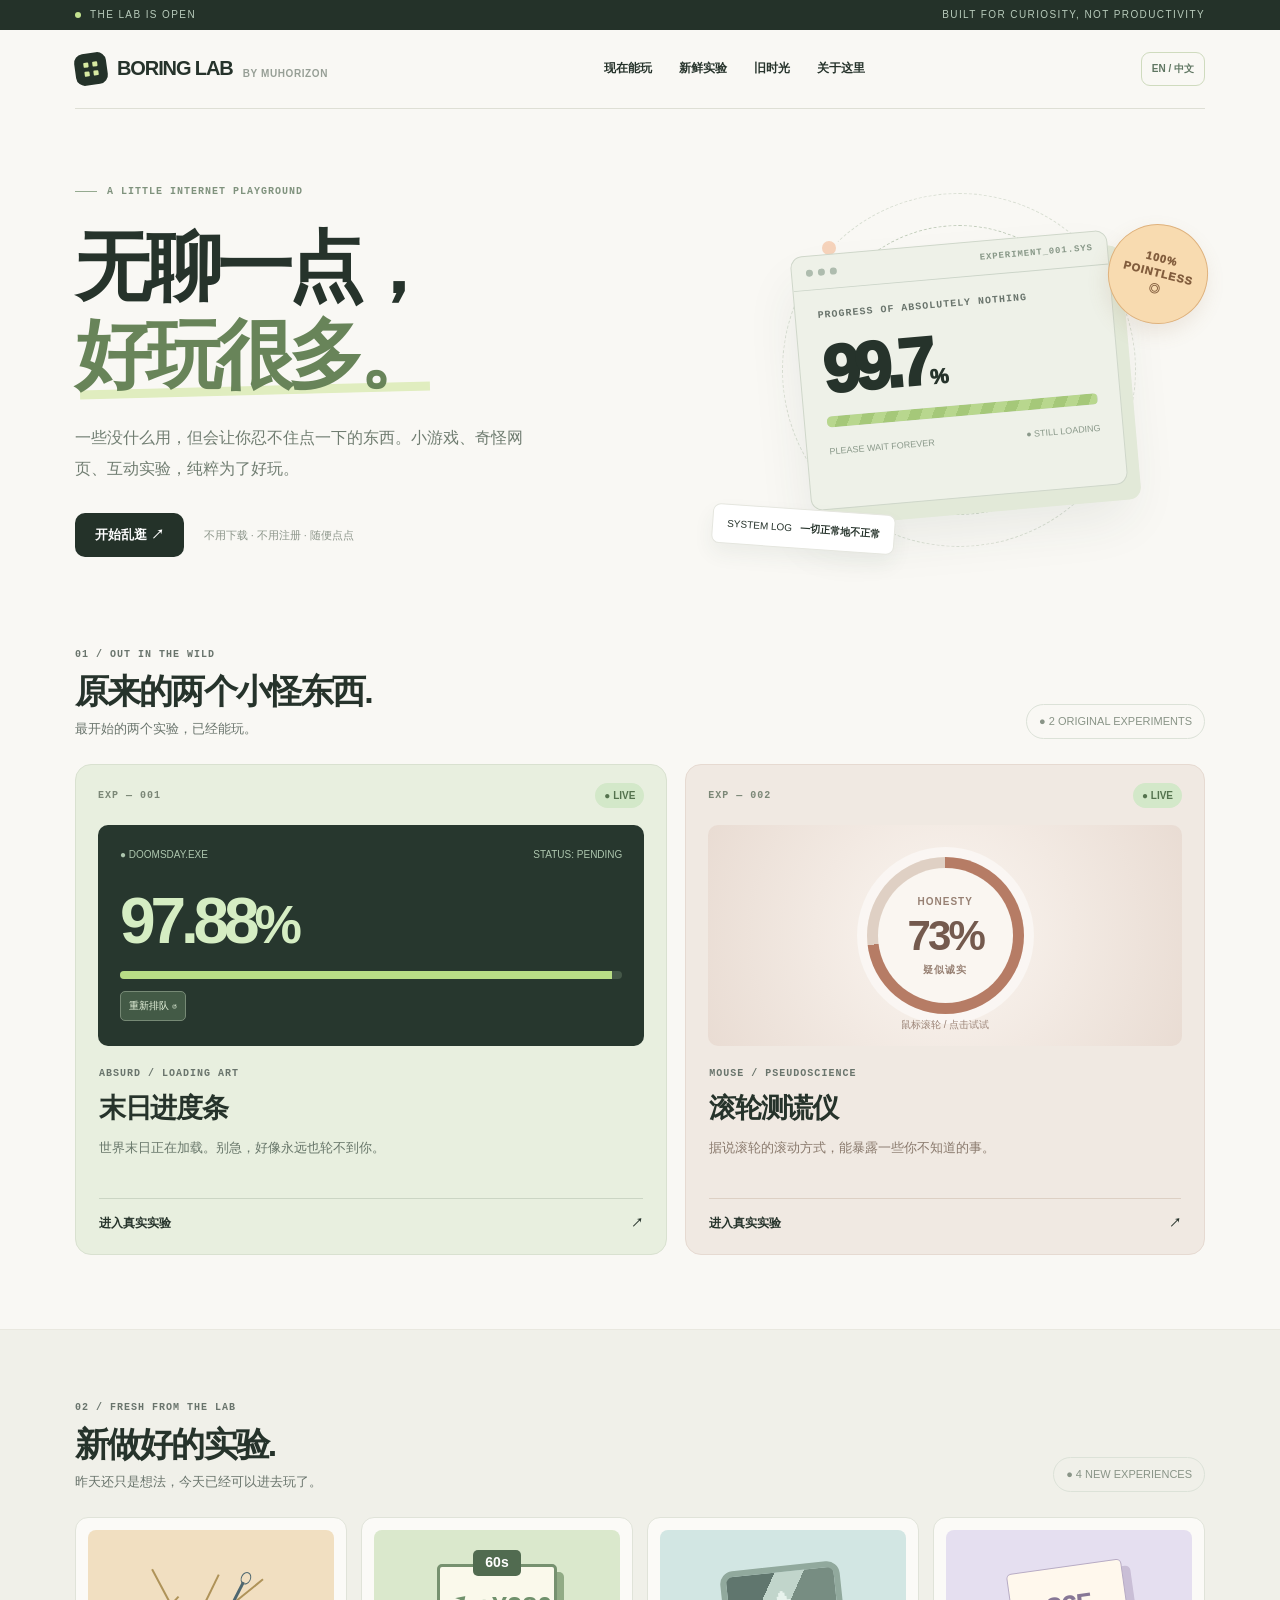
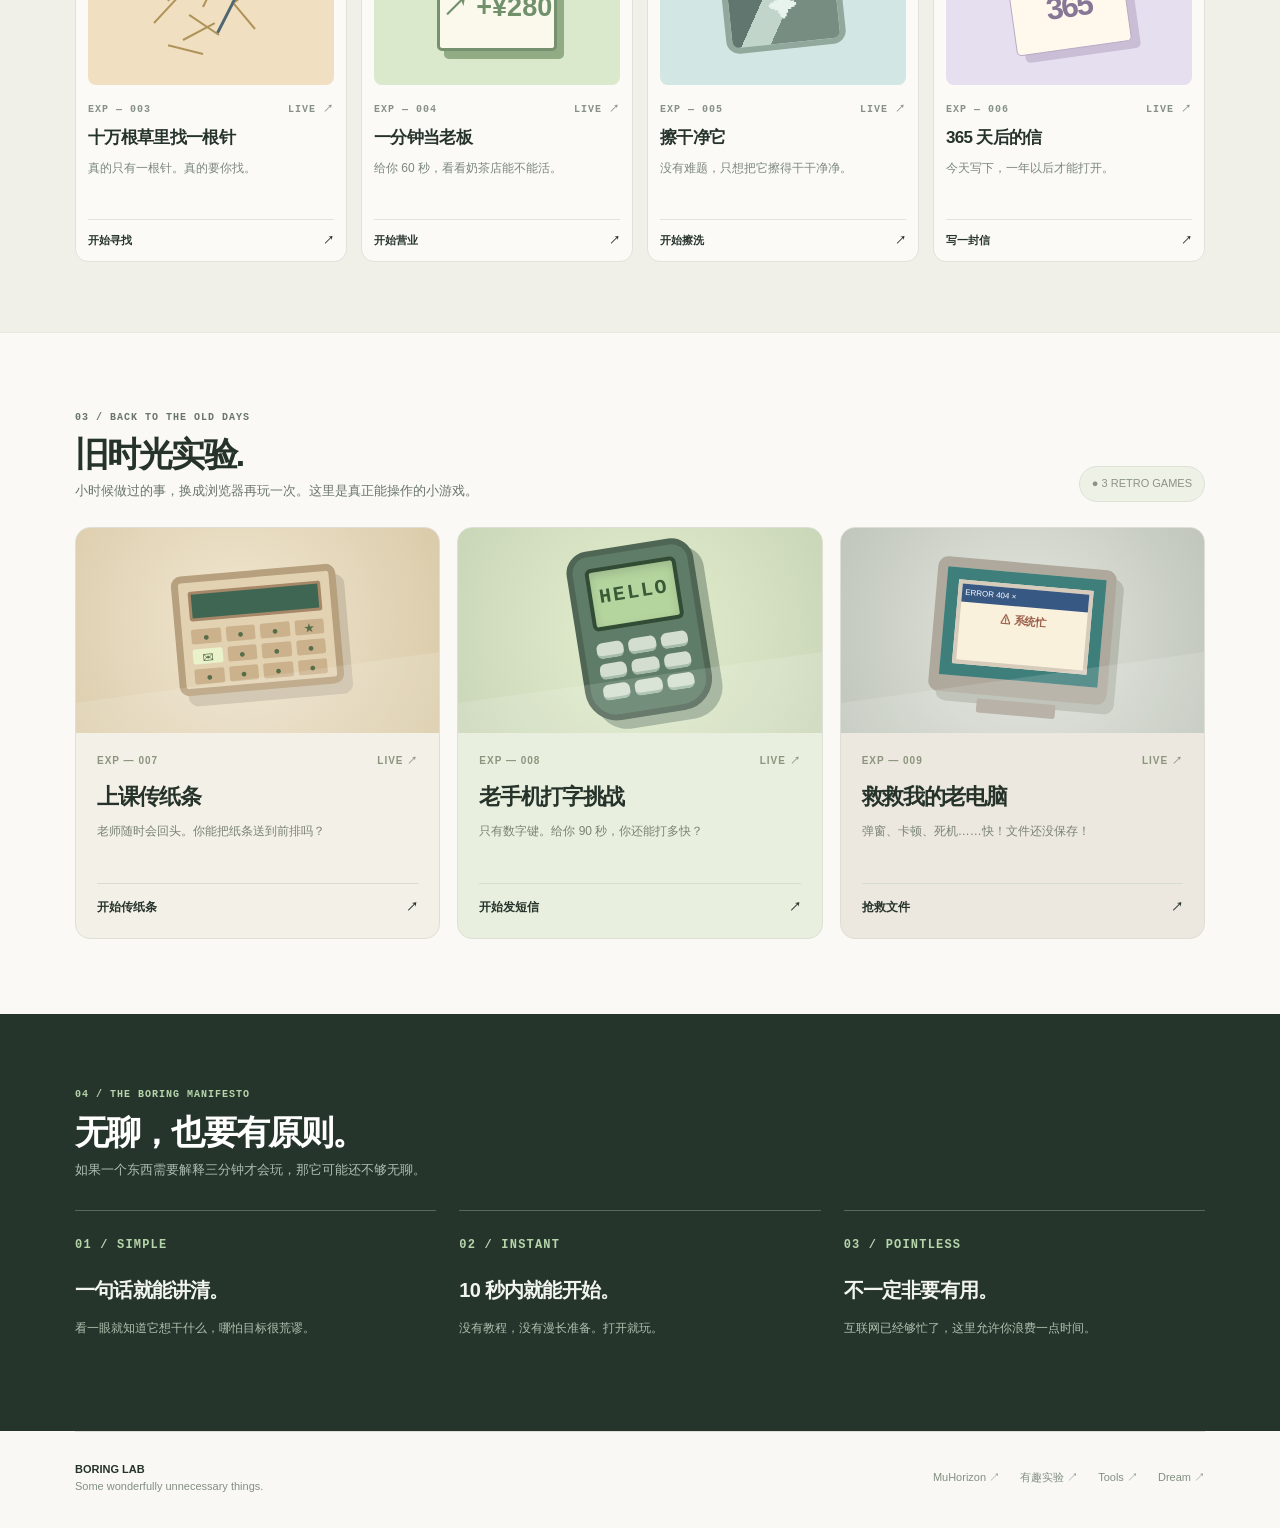
==== index.html @ 65adebda "Initial commit" ====
<!doctype html>
<html lang="zh-CN">
<head>
<meta charset="utf-8"><meta name="viewport" content="width=device-width,initial-scale=1"><meta name="theme-color" content="#f9f8f4">
<title>Boring Lab · 无聊一点，好玩很多 | MuHorizon</title>
<meta name="description" content="Boring Lab，MuHorizon 的小游戏与互动实验室。上课传纸条、老手机打字、救救老电脑，以及找针、经营、清洁等九个小游戏，打开即玩。">
<link rel="canonical" href="https://boringlab.muhorizon.org/"><link rel="stylesheet" href="/site.css">
<style>
.hero{display:grid;grid-template-columns:1.1fr .9fr;gap:35px;align-items:center;padding:75px 0 83px}.eyebrow{display:flex;align-items:center;gap:10px;color:#7f927d}.eyebrow:before{content:"";width:22px;height:1px;background:#95aa90}.hero h1{font-size:clamp(44px,6vw,76px);line-height:1.16;letter-spacing:-.065em;margin:24px 0;font-weight:950}.hero h1 em{font-style:normal;color:#688459;position:relative;white-space:nowrap}.hero h1 em:after{content:"";position:absolute;left:5px;bottom:2px;right:0;height:9px;background:#e0edbf;z-index:-1;transform:rotate(-1.5deg)}.hero p{color:#707d71;font-size:16px;line-height:1.9;max-width:460px;margin:0}.hero-cta{display:flex;align-items:center;gap:20px;flex-wrap:wrap;margin-top:29px}.hero-cta span{font-size:11px;color:#8c958a}.hero-art{position:relative;height:360px;display:grid;place-items:center}.orbit{position:absolute;width:290px;height:290px;border:1px dashed #bfcbb8;border-radius:50%;animation:orbit 80s linear infinite}.orbit.big{width:354px;height:354px;animation-direction:reverse;opacity:.55}.orbit:after{content:"";position:absolute;left:10%;top:12%;width:14px;height:14px;background:#f4b58e;border-radius:50%;border:4px solid var(--bg)}.terminal{position:relative;width:min(88%,318px);height:255px;background:#eef1e8;border:1px solid #cfd7ca;border-radius:12px;transform:rotate(-5deg);box-shadow:12px 16px 0 #e2e9d8,0 32px 52px #33493816;z-index:2;overflow:hidden}.tbar{height:34px;border-bottom:1px solid #ccd5c9;display:flex;gap:5px;padding:12px 14px;align-items:center}.tbar i{width:7px;height:7px;background:#aebcae;border-radius:50%}.tbar span{margin-left:auto;color:#889888;font-size:9px}.tbody{padding:18px 22px}.terminal-num{font-size:67px;line-height:1.4;letter-spacing:-.09em;font-weight:950}.terminal-num small{font-size:21px;letter-spacing:0}.terminal-track{height:11px;background:#d2dacb;border-radius:5px;overflow:hidden}.terminal-fill{height:100%;width:99.6%;background:repeating-linear-gradient(115deg,#b8d78e 0px,#b8d78e 11px,#a5c879 11px,#a5c879 22px)}.terminal-foot{display:flex;justify-content:space-between;gap:8px;font-size:9px;color:#8a998a;margin-top:18px}.stamp{position:absolute;z-index:3;right:-3px;top:34px;transform:rotate(14deg);width:100px;height:100px;border-radius:50%;border:1px solid #dfb27d;background:#f8dbb0;color:#825d3d;display:grid;place-items:center;text-align:center;font-size:11px;line-height:1.4;letter-spacing:1px;font-weight:950;box-shadow:0 9px 20px #9a745323}.badge-log{position:absolute;bottom:2px;left:0;z-index:4;border-radius:8px;background:#fff;padding:11px 14px;box-shadow:0 10px 20px #33493810;border:1px solid #e5e6df;transform:rotate(4deg);font-size:10px}.section{padding-bottom:74px}.section-heading{display:flex;justify-content:space-between;align-items:end;gap:15px;margin-bottom:25px}.count{font-size:11px;color:#899487;border:1px solid #dce2d8;border-radius:30px;padding:8px 12px;white-space:nowrap}.featured{display:grid;grid-template-columns:1.14fr 1fr;gap:18px}.feat{min-width:0;overflow:hidden;border-radius:16px;border:1px solid #d9e1d0;background:#e8efdf;transition:transform .2s,box-shadow .2s}.feat:nth-child(2){background:#f0e9e2;border-color:#e6dad1}.feat:hover,.game-card:hover{transform:translateY(-4px);box-shadow:0 15px 30px #25382712}.feat-top{display:flex;justify-content:space-between;padding:18px 22px 0;align-items:center;color:#7b8777}.live{font-size:10px;background:#d3e8c9;color:#54734e;padding:5px 9px;border-radius:20px;font-weight:800}.feat-view{height:221px;margin:17px 22px;border-radius:10px;overflow:hidden;position:relative}.doom-preview{background:#27372e;color:#d5edc3;padding:22px}.doom-preview .dots{font-size:10px;display:flex;justify-content:space-between;gap:9px;color:#acc5ad}.doom-preview strong{font-size:clamp(46px,5vw,70px);letter-spacing:-.08em;display:block;margin:9px 0 0}.doom-preview .track{height:8px;background:#445748;border-radius:5px;overflow:hidden}.doom-preview .track span{height:100%;width:97%;display:block;background:#b8dd86}.doom-preview button{background:#435a46;border:1px solid #768975;color:#eaf7e0;border-radius:5px;font-size:10px;padding:6px 8px;margin-top:12px}.wheel-preview{display:flex;align-items:center;justify-content:center;background:radial-gradient(circle,#fbf6f1,#e9dcd3);cursor:ns-resize;touch-action:pan-y}.wheel-preview:after{content:"鼠标滚轮 / 点击试试";position:absolute;bottom:14px;font-size:10px;color:#9b8477}.wheel-ring{width:157px;height:157px;border-radius:50%;display:grid;place-items:center;background:conic-gradient(#b67c65 0 73%,#dfd0c4 73%);box-shadow:0 0 0 10px #fff7}.wheel-core{display:grid;place-items:center;background:#faf6f1;border-radius:50%;width:135px;height:135px;align-content:center}.wheel-core b{font-size:42px;line-height:1.25;letter-spacing:-.07em;color:#745a4e}.wheel-core small{color:#978073;font-size:10px;letter-spacing:1px;font-weight:750}.feat-body{padding:3px 23px 22px}.feat-body h3{font-size:27px;letter-spacing:-.05em;margin:6px 0}.feat-body p{font-size:13px;color:#68776a;line-height:1.8;margin:6px 0 17px;min-height:45px}.feat:nth-child(2) .feat-body p{color:#89796c}.feat-body .launch{display:flex;justify-content:space-between;align-items:center;border-top:1px solid #cbd5c4;padding-top:15px;font-size:12px;font-weight:900}.feat:nth-child(2) .feat-body .launch{border-color:#ddd0c4}.launch:hover{opacity:.55}.shelf{padding:63px 0 70px;background:#f0f0e9;border-top:1px solid #e9e8df;border-bottom:1px solid #e9e8df}.shelf-grid{display:grid;grid-template-columns:repeat(4,minmax(0,1fr));gap:14px}.game-card{min-width:0;border:1px solid #e0e3d9;border-radius:13px;background:#fbfaf7;padding:12px;display:flex;flex-direction:column;transition:transform .2s,box-shadow .2s}.game-thumb{height:155px;display:grid;place-items:center;position:relative;overflow:hidden;border-radius:8px}.game-card:nth-child(1) .game-thumb{background:#f1dfc1}.game-card:nth-child(2) .game-thumb{background:#dae8cc}.game-card:nth-child(3) .game-thumb{background:#d2e6e3}.game-card:nth-child(4) .game-thumb{background:#e5dff0}.game-meta{display:flex;justify-content:space-between;color:#879187;font-size:10px;margin-top:17px}.game-card h3{font-size:17px;letter-spacing:-.04em;line-height:1.3;margin:9px 0}.game-card p{font-size:12px;color:#7b877c;line-height:1.7;min-height:43px;margin:0 0 18px}.game-card .card-go{margin-top:auto;border-top:1px solid #e0e4da;padding-top:12px;font-size:11px;font-weight:900;display:flex;justify-content:space-between}.hay-strands{width:130px;height:90px;position:relative}.hay-strands i{position:absolute;width:2px;height:36px;background:#af9359;transform-origin:bottom}.hay-strands i:nth-child(1){left:5%;top:27%;transform:rotate(43deg)}.hay-strands i:nth-child(2){left:17%;top:3%;transform:rotate(-28deg)}.hay-strands i:nth-child(3){left:28%;top:46%;transform:rotate(62deg)}.hay-strands i:nth-child(4){left:43%;top:9%;transform:rotate(26deg)}.hay-strands i:nth-child(5){left:55%;top:40%;transform:rotate(-56deg)}.hay-strands i:nth-child(6){left:68%;top:4%;transform:rotate(51deg)}.hay-strands i:nth-child(7){left:83%;top:34%;transform:rotate(-40deg)}.hay-strands i:nth-child(8){left:43%;top:61%;transform:rotate(-76deg)}.hay-strands b{position:absolute;height:57px;width:3px;background:#4e6770;left:64%;top:18%;transform:rotate(27deg)}.hay-strands b:before{content:"";position:absolute;top:-11px;left:-3px;width:8px;height:11px;border:1.5px solid #4e6770;border-radius:50%}.shop-icon{width:120px;height:87px;background:#faf9eb;border:3px solid #76916f;position:relative;border-radius:5px;box-shadow:7px 8px 0 #91ab85;display:grid;place-items:center;font-size:27px;font-weight:900;color:#70916c}.shop-icon:before{content:"60s";position:absolute;top:-17px;background:#516b50;color:white;border-radius:5px;font-size:14px;padding:2px 12px}.dirty-icon{width:120px;height:83px;background:linear-gradient(120deg,#60766e 0 33%,#c1d5cb 33% 53%,#778d82 53%);border:6px solid #91a99d;border-radius:13px;transform:rotate(-6deg);display:grid;place-items:center;color:#e8f3ed;font-size:28px;font-weight:900}.letter-icon{width:116px;height:83px;transform:rotate(-8deg);background:#fff8ed;border:1px solid #b8acc5;border-radius:5px;box-shadow:8px 8px 0 #c9bed6;display:grid;place-items:center;font-size:31px;color:#877796;font-weight:900;letter-spacing:-2px}.manifesto{background:#26352b;color:#f1f4ef;padding:73px 0 79px}.manifesto h2{color:white}.manifesto .mono{color:#b6d5ab}.manifesto .section-desc{color:#aebdb2}.rules{display:grid;grid-template-columns:repeat(3,minmax(0,1fr));gap:23px;margin-top:30px}.rule{border-top:1px solid #59685c;padding-top:20px}.rule b{font-size:12px;color:#b8d69c}.rule h3{font-size:20px;letter-spacing:-.04em;margin:19px 0 9px}.rule p{font-size:12px;color:#afc1b1;line-height:1.8}.lang{background:transparent;border:1px solid #cfdbbe;border-radius:9px;padding:8px 10px;color:#5f7662;font-size:10px;font-weight:800}.lang:hover{background:#e5efdb}@keyframes orbit{to{transform:rotate(360deg)}}@media(max-width:850px){.hero{grid-template-columns:1fr;padding:60px 0 42px;gap:16px}.hero-art{height:320px}.shelf-grid{grid-template-columns:repeat(2,minmax(0,1fr))}}@media(max-width:620px){.hero h1{font-size:47px}.hero p{font-size:14px}.hero-art{height:290px}.terminal{width:260px;height:228px}.terminal-num{font-size:57px}.orbit{width:225px;height:225px}.orbit.big{width:280px;height:280px}.stamp{width:84px;height:84px;font-size:9px;right:0}.section{padding-bottom:50px}.featured{grid-template-columns:1fr}.shelf{padding:47px 0}.game-thumb{height:118px}.game-card h3{font-size:15px}.game-card p{font-size:11px}.rules{grid-template-columns:1fr;gap:15px}.rule{padding-top:11px}.rule h3{margin:8px 0}.section-heading .count{display:none}.feat-view{height:195px}}@media(max-width:360px){.shelf-grid{gap:8px}.game-card{padding:9px}.game-thumb{height:105px}}@media(prefers-reduced-motion:reduce){.orbit{animation:none}}

/* Retro collection — independent visual language, consistent palette. */
.retro-collection{padding:70px 0 75px;background:#faf9f5}.retro-cards{display:grid;grid-template-columns:repeat(3,minmax(0,1fr));gap:17px}.retro-card-link{border:1px solid #dedfd4;border-radius:15px;overflow:hidden;background:#f3f0e7;display:flex;flex-direction:column;min-width:0;transition:transform .2s,box-shadow .2s}.retro-card-link:hover{transform:translateY(-5px);box-shadow:0 14px 30px #263c2c13}.retro-card-link:nth-child(2){background:#e9efdf}.retro-card-link:nth-child(3){background:#ece8df}.retro-card-view{height:205px;display:grid;place-items:center;position:relative;overflow:hidden;background:radial-gradient(circle at 45% 45%,#f1e6d0,#d9caa8)}.retro-card-link:nth-child(2) .retro-card-view{background:radial-gradient(circle,#e4efcf,#cad6b8)}.retro-card-link:nth-child(3) .retro-card-view{background:radial-gradient(circle,#e4e6de,#c0c6bc)}.retro-card-view:after{content:"";position:absolute;left:-5%;right:-5%;bottom:-35px;height:90px;background:#ffffff22;transform:rotate(-8deg)}.school-mini{position:relative;width:165px;height:120px;background:#e2d2b2;border:7px solid #b7a07d;border-radius:10px;transform:rotate(-5deg);padding:9px;box-shadow:8px 11px 0 #cbbfa8}.school-mini:before{content:"";display:block;height:24px;background:#3e6652;border:3px solid #a68868;border-radius:3px;margin-bottom:8px}.school-mini-grid{display:grid;grid-template-columns:repeat(4,1fr);gap:5px}.school-mini-grid i{display:grid;place-items:center;height:15px;background:#cbb28d;border-radius:2px;font-size:11px;font-style:normal;color:#566d48}.school-mini-grid i:nth-child(5){background:#eaf2cc}.retro-handset{position:relative;width:128px;height:172px;border-radius:22px 22px 32px 32px;transform:rotate(-9deg);border:6px solid #506654;background:#5f7c68;padding:12px;box-shadow:9px 10px 0 #9cad94}.retro-handset:before{content:"";display:block;background:#b5d59e;border:4px solid #324b35;height:55px;border-radius:6px;box-shadow:inset 0 4px 10px #435e503b}.retro-handset:after{content:"HELLO";position:absolute;left:23px;top:30px;color:#385a36;font:bold 20px monospace;letter-spacing:2px}.retro-keys{display:grid;grid-template-columns:repeat(3,1fr);gap:5px;margin-top:12px}.retro-keys i{height:16px;border-radius:6px;background:#d3ded0;border-bottom:3px solid #a5bca9}.computer-mini{width:179px;height:135px;background:#c4c0b3;border:10px solid #afa99d;border-bottom-width:17px;border-radius:10px;position:relative;transform:rotate(5deg);box-shadow:8px 9px 0 #b7bbaf}.computer-mini:after{content:"";position:absolute;bottom:-35px;left:25%;width:50%;height:14px;background:#ada69b;border-radius:2px}.computer-mini .mini-screen{background:#3f7f7b;height:100%;padding:12px}.computer-mini .mini-window{background:#faf1dd;border:4px solid #d7cbbc;height:100%;font-size:11px;color:#48654d}.computer-mini .mini-window:before{content:"ERROR 404 ×";display:block;background:#365882;color:white;padding:3px;font-size:8px}.computer-mini .mini-window b{display:block;text-align:center;margin-top:6px;color:#9a5d49}.retro-card-copy{padding:20px 21px 21px;flex:1;display:flex;flex-direction:column}.retro-card-copy .top{font-size:10px;font-weight:850;letter-spacing:.1em;color:#8c947e;display:flex;justify-content:space-between}.retro-card-copy h3{font-size:22px;letter-spacing:-.06em;margin:12px 0 7px}.retro-card-copy p{color:#798373;font-size:12px;line-height:1.8;margin:0 0 18px;min-height:44px}.retro-card-copy .go{border-top:1px solid #d8dbd0;padding-top:14px;font-size:12px;font-weight:900;display:flex;justify-content:space-between;margin-top:auto}.retro-collection .count{background:#eef1e6}
@media(max-width:810px){.retro-cards{grid-template-columns:repeat(2,minmax(0,1fr))}.retro-card-view{height:170px}}@media(max-width:540px){.retro-cards{grid-template-columns:1fr}.retro-card-link{display:grid;grid-template-columns:39% 1fr}.retro-card-view{height:100%;min-height:178px}.retro-card-copy{padding:15px 13px}.retro-card-copy h3{font-size:18px}.retro-card-copy p{font-size:11px;min-height:0}.retro-handset{transform:scale(.78) rotate(-9deg)}.school-mini{transform:scale(.72) rotate(-5deg)}.computer-mini{transform:scale(.7) rotate(5deg)}}
</style>
<link rel="icon" type="image/svg+xml" href="/favicon.svg"></head>
<body>
<div class="topline"><div class="wrap"><span><i class="status-led"></i>THE LAB IS OPEN</span><span>BUILT FOR CURIOSITY, NOT PRODUCTIVITY</span></div></div>
<header class="wrap nav"><a class="brand" href="/" aria-label="Boring Lab"><span class="brand-square"><i></i><i></i><i></i><i></i></span>BORING LAB <small class="byline">BY MUHORIZON</small></a><nav class="navlinks"><a href="#play" data-zh="现在能玩" data-en="Play now">现在能玩</a><a href="#new" data-zh="新鲜实验" data-en="New experiments">新鲜实验</a><a href="#retro" data-zh="旧时光" data-en="Retro lab">旧时光</a><a href="#rules" data-zh="关于这里" data-en="About">关于这里</a></nav><button type="button" class="lang" id="langToggle">EN / 中文</button></header>
<main>
<section class="hero wrap"><div><div class="mono eyebrow">A LITTLE INTERNET PLAYGROUND</div><h1><span data-zh="无聊一点，" data-en="Less useful.">无聊一点，</span><br><em data-zh="好玩很多。" data-en="More fun.">好玩很多。</em></h1><p data-zh="一些没什么用，但会让你忍不住点一下的东西。小游戏、奇怪网页、互动实验，纯粹为了好玩。" data-en="Tiny games, strange webpages, and wonderfully unnecessary experiments. Made for curiosity, not productivity.">一些没什么用，但会让你忍不住点一下的东西。小游戏、奇怪网页、互动实验，纯粹为了好玩。</p><div class="hero-cta"><a class="btn-dark" href="#play" data-zh="开始乱逛 ↗" data-en="Start exploring ↗">开始乱逛 ↗</a><span data-zh="不用下载 · 不用注册 · 随便点点" data-en="No downloads · No account · Just play">不用下载 · 不用注册 · 随便点点</span></div></div><div class="hero-art" aria-hidden="true"><div class="orbit big"></div><div class="orbit"></div><div class="terminal"><div class="tbar"><i></i><i></i><i></i><span class="mono">EXPERIMENT_001.SYS</span></div><div class="tbody"><div class="mono muted">PROGRESS OF ABSOLUTELY NOTHING</div><div class="terminal-num"><span id="heroNum">99.8</span><small>%</small></div><div class="terminal-track"><div class="terminal-fill"></div></div><div class="terminal-foot"><span>PLEASE WAIT FOREVER</span><span>● STILL LOADING</span></div></div></div><div class="stamp">100%<br>POINTLESS<br>◎</div><div class="badge-log">SYSTEM LOG &nbsp; <b>一切正常地不正常</b></div></div></section>
<section class="section wrap" id="play"><div class="section-heading"><div><span class="mono muted">01 / OUT IN THE WILD</span><h2 class="section-title" data-zh="原来的两个小怪东西." data-en="The original oddities.">原来的两个小怪东西.</h2><p class="section-desc" data-zh="最开始的两个实验，已经能玩。" data-en="Where the nonsense started. Both are playable.">最开始的两个实验，已经能玩。</p></div><div class="count">● 2 ORIGINAL EXPERIMENTS</div></div><div class="featured"><article class="feat"><div class="feat-top"><span class="mono">EXP — 001</span><span class="live">● LIVE</span></div><div class="feat-view doom-preview"><div class="dots"><span>● DOOMSDAY.EXE</span><span>STATUS: PENDING</span></div><strong><span id="doomPreviewNum">97.86</span><small>%</small></strong><div class="track"><span id="doomPreviewBar"></span></div><button id="doomPreviewReset" type="button" data-zh="重新排队 ↺" data-en="Reset queue ↺">重新排队 ↺</button></div><div class="feat-body"><div class="mono muted">ABSURD / LOADING ART</div><h3 data-zh="末日进度条" data-en="Doomsday Loader">末日进度条</h3><p data-zh="世界末日正在加载。别急，好像永远也轮不到你。" data-en="The end of the world is loading. There's always a queue.">世界末日正在加载。别急，好像永远也轮不到你。</p><a class="launch" href="/doomsday/"><span data-zh="进入真实实验" data-en="Play this experiment">进入真实实验</span><span>↗</span></a></div></article><article class="feat"><div class="feat-top"><span class="mono">EXP — 002</span><span class="live">● LIVE</span></div><div class="feat-view wheel-preview" id="wheelPreview" tabindex="0" role="button" aria-label="滚动或点击，测量模拟诚实度"><div class="wheel-ring" id="wheelRing"><div class="wheel-core"><small>HONESTY</small><b id="honestyNum">73%</b><small id="honestyLabel">疑似诚实</small></div></div></div><div class="feat-body"><div class="mono muted">MOUSE / PSEUDOSCIENCE</div><h3 data-zh="滚轮测谎仪" data-en="Scroll Lie Detector">滚轮测谎仪</h3><p data-zh="据说滚轮的滚动方式，能暴露一些你不知道的事。" data-en="Apparently, how you scroll reveals more than you think.">据说滚轮的滚动方式，能暴露一些你不知道的事。</p><a class="launch" href="/lie-detector/"><span data-zh="进入真实实验" data-en="Play this experiment">进入真实实验</span><span>↗</span></a></div></article></div></section>
<section class="shelf" id="new"><div class="wrap"><div class="section-heading"><div><span class="mono muted">02 / FRESH FROM THE LAB</span><h2 class="section-title" data-zh="新做好的实验." data-en="Fresh from the lab.">新做好的实验.</h2><p class="section-desc" data-zh="昨天还只是想法，今天已经可以进去玩了。" data-en="Yesterday they were sketches. Today you can play them.">昨天还只是想法，今天已经可以进去玩了。</p></div><div class="count">● 4 NEW EXPERIENCES</div></div><div class="shelf-grid"><a class="game-card" href="/needle/"><div class="game-thumb"><div class="hay-strands"><i></i><i></i><i></i><i></i><i></i><i></i><i></i><i></i><b></b></div></div><div class="game-meta mono"><span>EXP — 003</span><span>LIVE ↗</span></div><h3 data-zh="十万根草里找一根针" data-en="Needle in a Haystack">十万根草里找一根针</h3><p data-zh="真的只有一根针。真的要你找。" data-en="There's exactly one needle. Yes, you have to find it.">真的只有一根针。真的要你找。</p><div class="card-go"><span data-zh="开始寻找" data-en="Find the needle">开始寻找</span><span>↗</span></div></a><a class="game-card" href="/boss/"><div class="game-thumb"><div class="shop-icon">↗ +¥280</div></div><div class="game-meta mono"><span>EXP — 004</span><span>LIVE ↗</span></div><h3 data-zh="一分钟当老板" data-en="Boss for a Minute">一分钟当老板</h3><p data-zh="给你 60 秒，看看奶茶店能不能活。" data-en="Run a milk tea shop for 60 frantic seconds.">给你 60 秒，看看奶茶店能不能活。</p><div class="card-go"><span data-zh="开始营业" data-en="Open shop">开始营业</span><span>↗</span></div></a><a class="game-card" href="/clean/"><div class="game-thumb"><div class="dirty-icon">✦</div></div><div class="game-meta mono"><span>EXP — 005</span><span>LIVE ↗</span></div><h3 data-zh="擦干净它" data-en="Scrub It Clean">擦干净它</h3><p data-zh="没有难题，只想把它擦得干干净净。" data-en="No puzzle. Just make that grubby thing spotless.">没有难题，只想把它擦得干干净净。</p><div class="card-go"><span data-zh="开始擦洗" data-en="Start scrubbing">开始擦洗</span><span>↗</span></div></a><a class="game-card" href="/future-letter/"><div class="game-thumb"><div class="letter-icon">365</div></div><div class="game-meta mono"><span>EXP — 006</span><span>LIVE ↗</span></div><h3 data-zh="365 天后的信" data-en="A Letter in 365 Days">365 天后的信</h3><p data-zh="今天写下，一年以后才能打开。" data-en="Write it today. Open it in a year.">今天写下，一年以后才能打开。</p><div class="card-go"><span data-zh="写一封信" data-en="Write a letter">写一封信</span><span>↗</span></div></a></div></div></section>
<section class="retro-collection" id="retro"><div class="wrap"><div class="section-heading"><div><span class="mono muted">03 / BACK TO THE OLD DAYS</span><h2 class="section-title" data-zh="旧时光实验." data-en="Old-school experiments.">旧时光实验.</h2><p class="section-desc" data-zh="小时候做过的事，换成浏览器再玩一次。这里是真正能操作的小游戏。" data-en="Things we used to do, reborn as tiny browser games. Click and play.">小时候做过的事，换成浏览器再玩一次。这里是真正能操作的小游戏。</p></div><div class="count">● 3 RETRO GAMES</div></div><div class="retro-cards">
<a class="retro-card-link" href="/paper-note/"><div class="retro-card-view"><div class="school-mini"><div class="school-mini-grid"><i>●</i><i>●</i><i>●</i><i>★</i><i>✉</i><i>●</i><i>●</i><i>●</i><i>●</i><i>●</i><i>●</i><i>●</i></div></div></div><div class="retro-card-copy"><div class="top"><span>EXP — 007</span><span>LIVE ↗</span></div><h3 data-zh="上课传纸条" data-en="Pass the Secret Note">上课传纸条</h3><p data-zh="老师随时会回头。你能把纸条送到前排吗？" data-en="The teacher keeps turning around. Can your secret note get through?">老师随时会回头。你能把纸条送到前排吗？</p><div class="go"><span data-zh="开始传纸条" data-en="Pass the note">开始传纸条</span><span>↗</span></div></div></a>
<a class="retro-card-link" href="/old-phone/"><div class="retro-card-view"><div class="retro-handset"><div class="retro-keys"><i></i><i></i><i></i><i></i><i></i><i></i><i></i><i></i><i></i></div></div></div><div class="retro-card-copy"><div class="top"><span>EXP — 008</span><span>LIVE ↗</span></div><h3 data-zh="老手机打字挑战" data-en="Old Phone Typing Challenge">老手机打字挑战</h3><p data-zh="只有数字键。给你 90 秒，你还能打多快？" data-en="Only number keys. How quickly can you text in 90 seconds?">只有数字键。给你 90 秒，你还能打多快？</p><div class="go"><span data-zh="开始发短信" data-en="Start texting">开始发短信</span><span>↗</span></div></div></a>
<a class="retro-card-link" href="/old-computer/"><div class="retro-card-view"><div class="computer-mini"><div class="mini-screen"><div class="mini-window"><b>⚠ 系统忙</b></div></div></div></div><div class="retro-card-copy"><div class="top"><span>EXP — 009</span><span>LIVE ↗</span></div><h3 data-zh="救救我的老电脑" data-en="Save My Old Computer">救救我的老电脑</h3><p data-zh="弹窗、卡顿、死机……快！文件还没保存！" data-en="Popups, glitches, crashes… save the document before it's gone!">弹窗、卡顿、死机……快！文件还没保存！</p><div class="go"><span data-zh="抢救文件" data-en="Save the document">抢救文件</span><span>↗</span></div></div></a>
</div></div></section>
<section class="manifesto" id="rules"><div class="wrap"><div class="mono">04 / THE BORING MANIFESTO</div><h2 class="section-title" style="margin-top:10px" data-zh="无聊，也要有原则。" data-en="Boring, with principles.">无聊，也要有原则。</h2><p class="section-desc" data-zh="如果一个东西需要解释三分钟才会玩，那它可能还不够无聊。" data-en="If it takes three minutes to explain, maybe it isn't boring enough.">如果一个东西需要解释三分钟才会玩，那它可能还不够无聊。</p><div class="rules"><div class="rule"><b class="mono">01 / SIMPLE</b><h3 data-zh="一句话就能讲清。" data-en="One sentence is enough.">一句话就能讲清。</h3><p data-zh="看一眼就知道它想干什么，哪怕目标很荒谬。" data-en="You should get the idea at a glance, even if it's absurd.">看一眼就知道它想干什么，哪怕目标很荒谬。</p></div><div class="rule"><b class="mono">02 / INSTANT</b><h3 data-zh="10 秒内就能开始。" data-en="Play in ten seconds.">10 秒内就能开始。</h3><p data-zh="没有教程，没有漫长准备。打开就玩。" data-en="No onboarding marathon. Just open and play.">没有教程，没有漫长准备。打开就玩。</p></div><div class="rule"><b class="mono">03 / POINTLESS</b><h3 data-zh="不一定非要有用。" data-en="It doesn't need a purpose.">不一定非要有用。</h3><p data-zh="互联网已经够忙了，这里允许你浪费一点时间。" data-en="The internet is busy enough. Waste a little time here.">互联网已经够忙了，这里允许你浪费一点时间。</p></div></div></div></section>
</main>
<footer class="wrap footer"><div><strong>BORING LAB</strong><div>Some wonderfully unnecessary things.</div></div><nav class="footer-links"><a href="https://muhorizon.org/" target="_blank" rel="noopener">MuHorizon ↗</a><a href="https://muhorizon.org/experiments/" target="_blank" rel="noopener">有趣实验 ↗</a><a href="https://tools.muhorizon.org/" target="_blank" rel="noopener">Tools ↗</a><a href="https://dream.muhorizon.org/" target="_blank" rel="noopener">Dream ↗</a></nav></footer>
<script>
(()=>{'use strict';const $=s=>document.querySelector(s);let steps=0,n=97.86;const repaint=()=>{$('#doomPreviewNum').textContent=n.toFixed(2);$('#doomPreviewBar').style.width=n+'%';$('#heroNum').textContent=(99.7+(n-97.6)/10).toFixed(1)};setInterval(()=>{steps++;n=steps>115?97.6:Math.min(99.96,n+(n<96?.29:.012));if(steps>115)steps=0;repaint()},800);$('#doomPreviewReset').addEventListener('click',()=>{steps=-1;n=0;repaint()});let wheelCount=0;const measure=()=>{wheelCount++;const val=Math.max(5,Math.min(98,Math.round(67+Math.sin(wheelCount*1.71)*32)));$('#honestyNum').textContent=val+'%';$('#wheelRing').style.background=`conic-gradient(#b67c65 0 ${val}%,#dfd0c4 ${val}%)`;$('#honestyLabel').textContent=val>75?'高度可疑的诚实':val>43?'疑似诚实':'可疑行为'};$('#wheelPreview').addEventListener('click',measure);$('#wheelPreview').addEventListener('wheel',e=>{e.preventDefault();measure()},{passive:false});$('#wheelPreview').addEventListener('keydown',e=>{if(e.key==='Enter'||e.key===' '){e.preventDefault();measure()}});let lang='zh';const langButton=$('#langToggle');langButton.addEventListener('click',()=>{lang=lang==='zh'?'en':'zh';document.documentElement.lang=lang==='en'?'en':'zh-CN';document.querySelectorAll('[data-zh][data-en]').forEach(el=>el.textContent=el.dataset[lang]);langButton.textContent=lang==='zh'?'EN / 中文':'中文 / EN'});
})();
</script>
</body></html>
---- site.css ----
:root{--bg:#f9f8f4;--ink:#26332b;--sub:#69746c;--line:#dedfd5;--sage:#dae9bd;--dark:#243229;--cream:#f0f0e8}*{box-sizing:border-box}html{scroll-behavior:smooth}body{margin:0;background:var(--bg);color:var(--ink);font-family:Inter,ui-sans-serif,-apple-system,BlinkMacSystemFont,'PingFang SC','Microsoft YaHei',sans-serif;line-height:1.55}button,input,textarea{font:inherit}button{cursor:pointer}a{color:inherit;text-decoration:none}button:focus-visible,a:focus-visible,input:focus-visible,textarea:focus-visible{outline:3px solid #799e70;outline-offset:3px}.wrap{width:min(1130px,calc(100% - 60px));margin:0 auto}.mono{font-family:ui-monospace,Menlo,Consolas,monospace;letter-spacing:.1em;font-size:10px;font-weight:800;text-transform:uppercase}.muted{color:var(--sub)}.topline{background:var(--dark);color:#b8cbbb;font-size:10px;letter-spacing:.14em}.topline .wrap{min-height:30px;display:flex;justify-content:space-between;align-items:center;gap:15px}.status-led{display:inline-block;width:6px;height:6px;border-radius:50%;background:#c3e28f;margin-right:9px}.nav{display:flex;align-items:center;justify-content:space-between;gap:18px;padding:22px 0;border-bottom:1px solid var(--line)}.brand{display:inline-flex;align-items:center;gap:10px;font-size:20px;font-weight:900;letter-spacing:-1.1px;white-space:nowrap}.brand-square{width:32px;height:32px;transform:rotate(-8deg);border-radius:9px;background:var(--dark);display:grid;grid-template-columns:repeat(2,5px);grid-template-rows:repeat(2,5px);place-content:center;gap:4px}.brand-square i{background:#d8eaa2;border-radius:1px}.byline{font-size:10px;font-weight:700;color:#979f96;letter-spacing:.06em;align-self:flex-end;margin-bottom:3px}.navlinks{display:flex;align-items:center;gap:27px;font-size:12px;font-weight:700}.navlinks a:hover,.footer a:hover{opacity:.55}.pill-link{font-size:11px;font-weight:800;border-radius:50px;background:#e6edce;padding:10px 17px}.pill-link:hover{background:#dbe8b6}.footer{display:flex;justify-content:space-between;align-items:center;gap:20px;flex-wrap:wrap;padding:29px 0 33px;border-top:1px solid var(--line);color:#839083;font-size:11px}.footer strong{color:var(--ink)}.footer-links{display:flex;gap:20px;flex-wrap:wrap}.section-title{font-size:clamp(26px,3vw,34px);line-height:1.2;letter-spacing:-.055em;margin:6px 0;font-weight:900}.section-desc{font-size:13px;color:var(--sub);margin:7px 0 0}.btn-dark{background:var(--dark);color:white;border:0;border-radius:10px;padding:12px 20px;font-size:13px;font-weight:800;transition:transform .2s}.btn-dark:hover{transform:translateY(-2px)}.btn-light{background:#fff;border:1px solid var(--line);border-radius:10px;padding:11px 16px;font-size:12px;font-weight:750}.btn-light:hover{background:#e9eddd}.tag{background:#edf0e6;color:#61705d;padding:5px 8px;border-radius:6px;font-size:10px;font-weight:800}.tags{display:flex;flex-wrap:wrap;gap:7px}.toast{position:fixed;z-index:40;bottom:24px;left:50%;transform:translate(-50%,20px);padding:12px 22px;border-radius:50px;color:#fff;background:var(--dark);font-size:12px;white-space:nowrap;max-width:90%;opacity:0;pointer-events:none;transition:.25s}.toast.show{opacity:1;transform:translate(-50%,0)}
@media(max-width:680px){.wrap{width:calc(100% - 36px)}.nav{padding:16px 0}.brand{font-size:18px}.byline,.navlinks{display:none}.topline .wrap span:last-child{font-size:8px}.pill-link{padding:9px 13px}.footer{align-items:flex-start}.footer-links{gap:14px}}
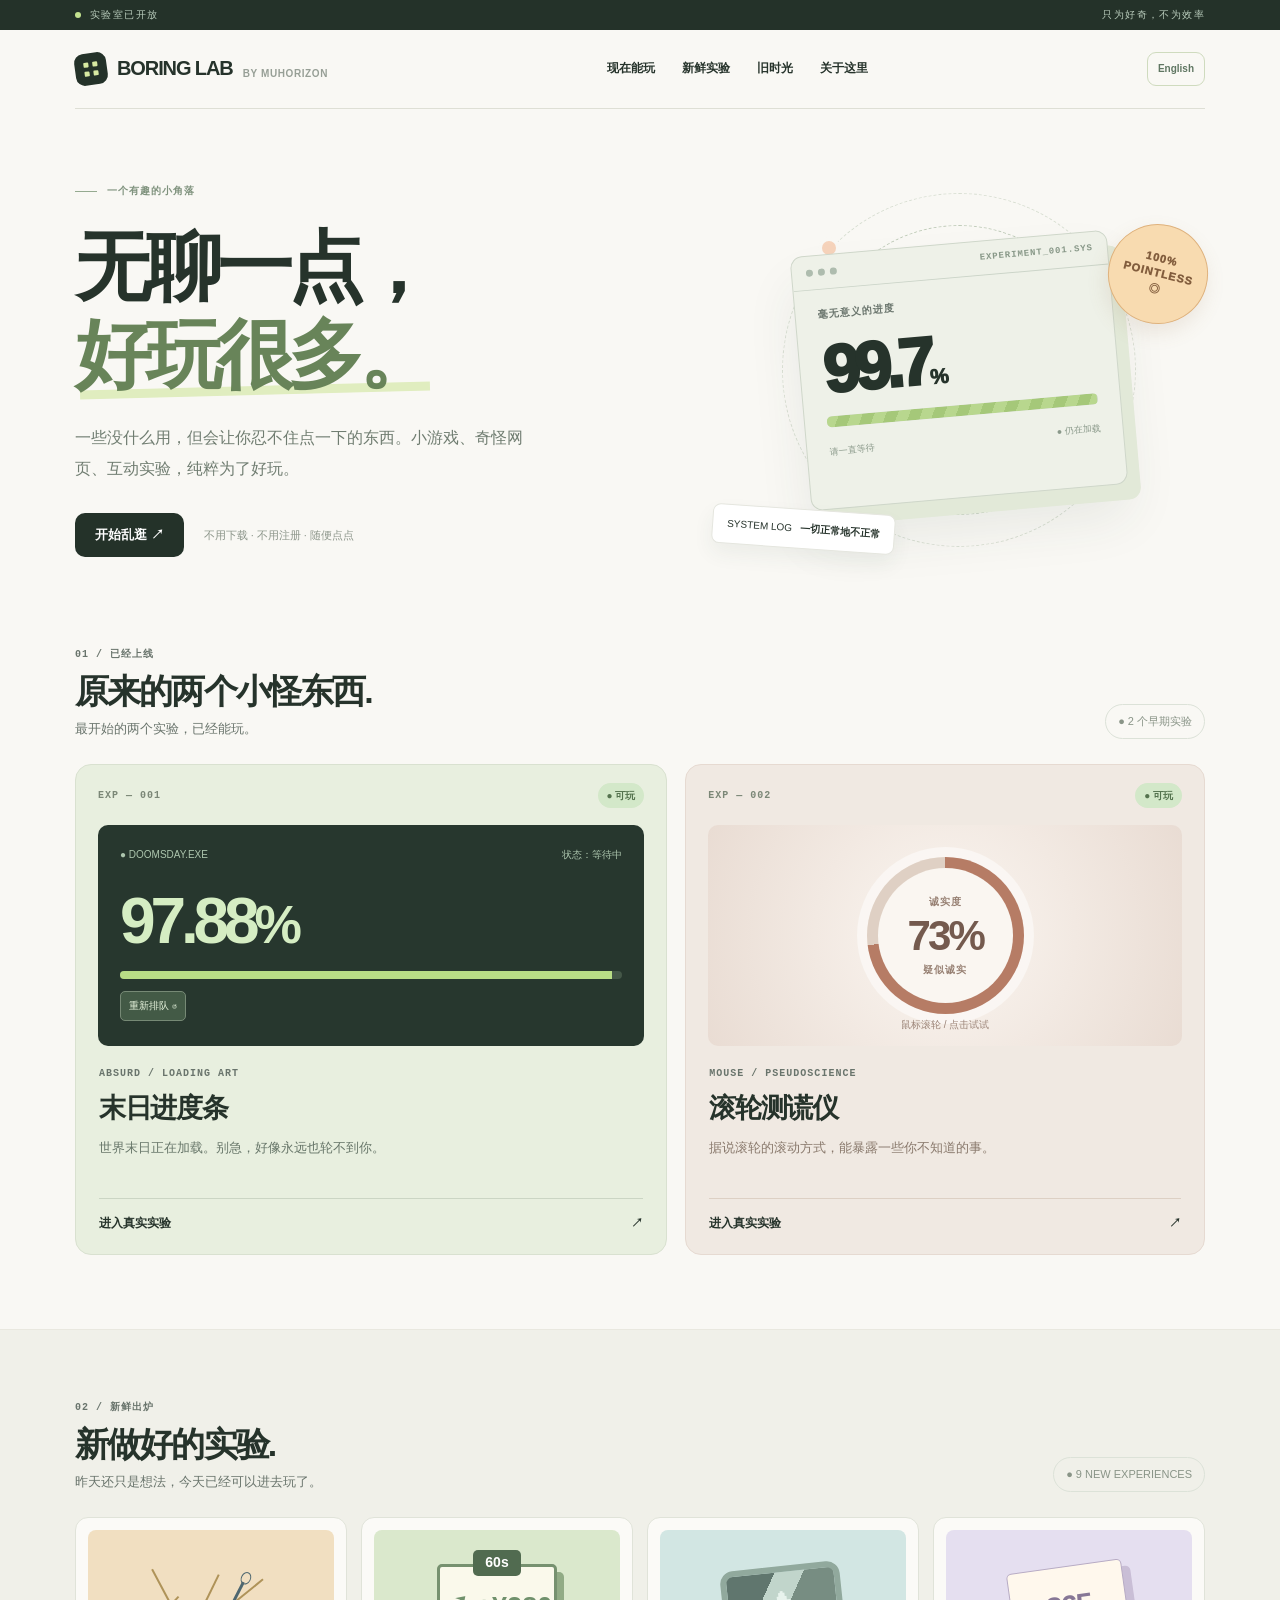
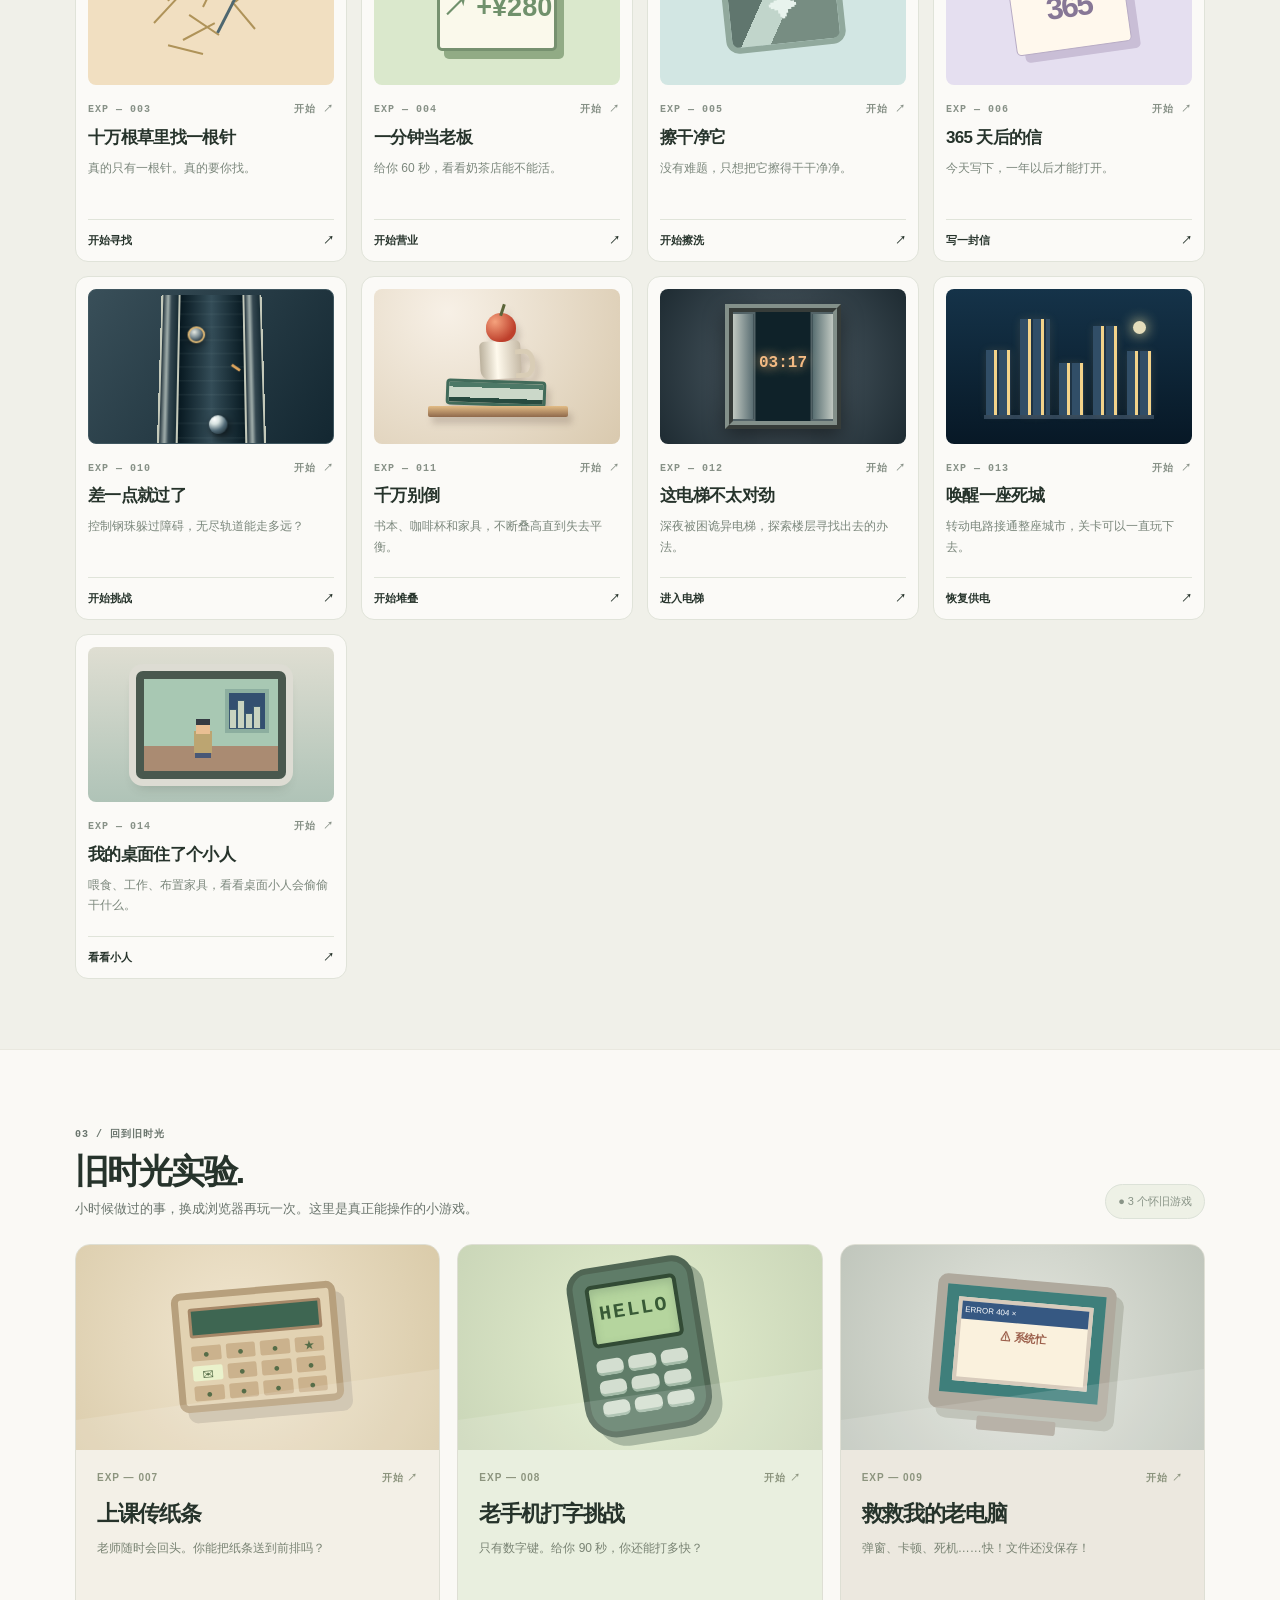
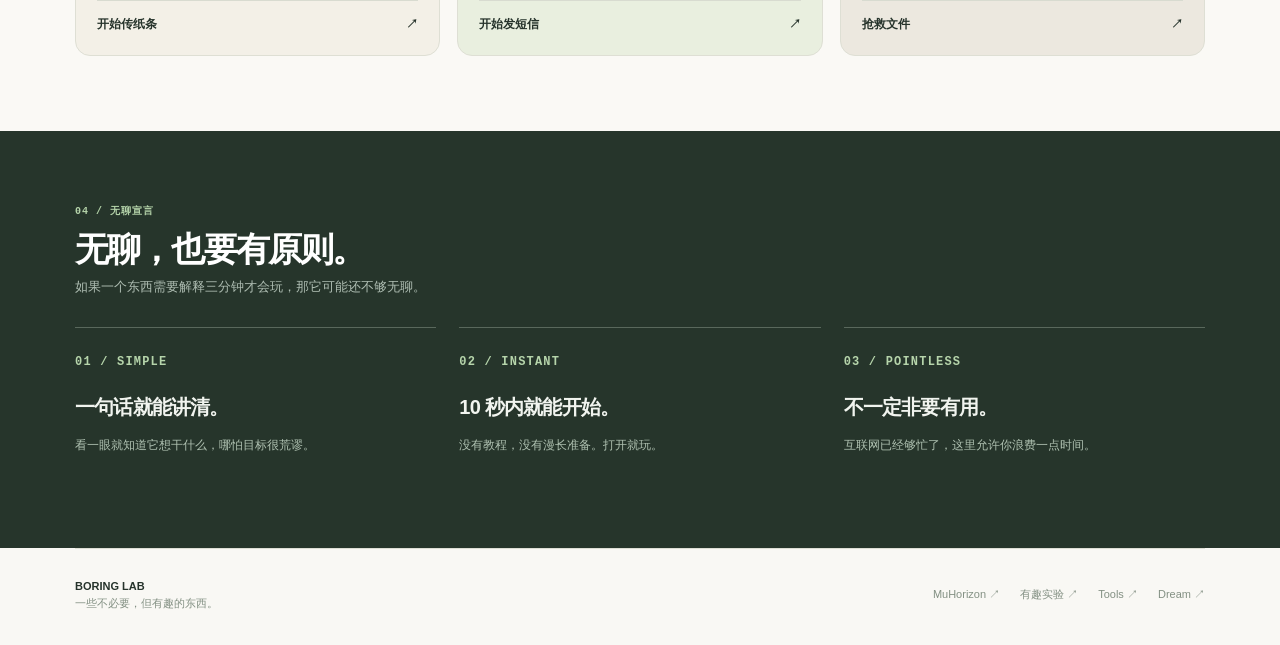
==== commit 5667cf85: "新增" ====
--- a/index.html
+++ b/index.html
@@ -3,7 +3,7 @@
 <head>
 <meta charset="utf-8"><meta name="viewport" content="width=device-width,initial-scale=1"><meta name="theme-color" content="#f9f8f4">
 <title>Boring Lab · 无聊一点，好玩很多 | MuHorizon</title>
-<meta name="description" content="Boring Lab，MuHorizon 的小游戏与互动实验室。上课传纸条、老手机打字、救救老电脑，以及找针、经营、清洁等九个小游戏，打开即玩。">
+<meta name="description" content="Boring Lab，MuHorizon 的小游戏与互动实验室。上课传纸条、老手机打字、救救老电脑，以及找针、经营、清洁、无尽轨道、堆叠、电梯、点亮城市、桌面小人等十四个小游戏，打开即玩。">
 <link rel="canonical" href="https://boringlab.muhorizon.org/"><link rel="stylesheet" href="/site.css">
 <style>
 .hero{display:grid;grid-template-columns:1.1fr .9fr;gap:35px;align-items:center;padding:75px 0 83px}.eyebrow{display:flex;align-items:center;gap:10px;color:#7f927d}.eyebrow:before{content:"";width:22px;height:1px;background:#95aa90}.hero h1{font-size:clamp(44px,6vw,76px);line-height:1.16;letter-spacing:-.065em;margin:24px 0;font-weight:950}.hero h1 em{font-style:normal;color:#688459;position:relative;white-space:nowrap}.hero h1 em:after{content:"";position:absolute;left:5px;bottom:2px;right:0;height:9px;background:#e0edbf;z-index:-1;transform:rotate(-1.5deg)}.hero p{color:#707d71;font-size:16px;line-height:1.9;max-width:460px;margin:0}.hero-cta{display:flex;align-items:center;gap:20px;flex-wrap:wrap;margin-top:29px}.hero-cta span{font-size:11px;color:#8c958a}.hero-art{position:relative;height:360px;display:grid;place-items:center}.orbit{position:absolute;width:290px;height:290px;border:1px dashed #bfcbb8;border-radius:50%;animation:orbit 80s linear infinite}.orbit.big{width:354px;height:354px;animation-direction:reverse;opacity:.55}.orbit:after{content:"";position:absolute;left:10%;top:12%;width:14px;height:14px;background:#f4b58e;border-radius:50%;border:4px solid var(--bg)}.terminal{position:relative;width:min(88%,318px);height:255px;background:#eef1e8;border:1px solid #cfd7ca;border-radius:12px;transform:rotate(-5deg);box-shadow:12px 16px 0 #e2e9d8,0 32px 52px #33493816;z-index:2;overflow:hidden}.tbar{height:34px;border-bottom:1px solid #ccd5c9;display:flex;gap:5px;padding:12px 14px;align-items:center}.tbar i{width:7px;height:7px;background:#aebcae;border-radius:50%}.tbar span{margin-left:auto;color:#889888;font-size:9px}.tbody{padding:18px 22px}.terminal-num{font-size:67px;line-height:1.4;letter-spacing:-.09em;font-weight:950}.terminal-num small{font-size:21px;letter-spacing:0}.terminal-track{height:11px;background:#d2dacb;border-radius:5px;overflow:hidden}.terminal-fill{height:100%;width:99.6%;background:repeating-linear-gradient(115deg,#b8d78e 0px,#b8d78e 11px,#a5c879 11px,#a5c879 22px)}.terminal-foot{display:flex;justify-content:space-between;gap:8px;font-size:9px;color:#8a998a;margin-top:18px}.stamp{position:absolute;z-index:3;right:-3px;top:34px;transform:rotate(14deg);width:100px;height:100px;border-radius:50%;border:1px solid #dfb27d;background:#f8dbb0;color:#825d3d;display:grid;place-items:center;text-align:center;font-size:11px;line-height:1.4;letter-spacing:1px;font-weight:950;box-shadow:0 9px 20px #9a745323}.badge-log{position:absolute;bottom:2px;left:0;z-index:4;border-radius:8px;background:#fff;padding:11px 14px;box-shadow:0 10px 20px #33493810;border:1px solid #e5e6df;transform:rotate(4deg);font-size:10px}.section{padding-bottom:74px}.section-heading{display:flex;justify-content:space-between;align-items:end;gap:15px;margin-bottom:25px}.count{font-size:11px;color:#899487;border:1px solid #dce2d8;border-radius:30px;padding:8px 12px;white-space:nowrap}.featured{display:grid;grid-template-columns:1.14fr 1fr;gap:18px}.feat{min-width:0;overflow:hidden;border-radius:16px;border:1px solid #d9e1d0;background:#e8efdf;transition:transform .2s,box-shadow .2s}.feat:nth-child(2){background:#f0e9e2;border-color:#e6dad1}.feat:hover,.game-card:hover{transform:translateY(-4px);box-shadow:0 15px 30px #25382712}.feat-top{display:flex;justify-content:space-between;padding:18px 22px 0;align-items:center;color:#7b8777}.live{font-size:10px;background:#d3e8c9;color:#54734e;padding:5px 9px;border-radius:20px;font-weight:800}.feat-view{height:221px;margin:17px 22px;border-radius:10px;overflow:hidden;position:relative}.doom-preview{background:#27372e;color:#d5edc3;padding:22px}.doom-preview .dots{font-size:10px;display:flex;justify-content:space-between;gap:9px;color:#acc5ad}.doom-preview strong{font-size:clamp(46px,5vw,70px);letter-spacing:-.08em;display:block;margin:9px 0 0}.doom-preview .track{height:8px;background:#445748;border-radius:5px;overflow:hidden}.doom-preview .track span{height:100%;width:97%;display:block;background:#b8dd86}.doom-preview button{background:#435a46;border:1px solid #768975;color:#eaf7e0;border-radius:5px;font-size:10px;padding:6px 8px;margin-top:12px}.wheel-preview{display:flex;align-items:center;justify-content:center;background:radial-gradient(circle,#fbf6f1,#e9dcd3);cursor:ns-resize;touch-action:pan-y}.wheel-preview:after{content:"鼠标滚轮 / 点击试试";position:absolute;bottom:14px;font-size:10px;color:#9b8477}.wheel-ring{width:157px;height:157px;border-radius:50%;display:grid;place-items:center;background:conic-gradient(#b67c65 0 73%,#dfd0c4 73%);box-shadow:0 0 0 10px #fff7}.wheel-core{display:grid;place-items:center;background:#faf6f1;border-radius:50%;width:135px;height:135px;align-content:center}.wheel-core b{font-size:42px;line-height:1.25;letter-spacing:-.07em;color:#745a4e}.wheel-core small{color:#978073;font-size:10px;letter-spacing:1px;font-weight:750}.feat-body{padding:3px 23px 22px}.feat-body h3{font-size:27px;letter-spacing:-.05em;margin:6px 0}.feat-body p{font-size:13px;color:#68776a;line-height:1.8;margin:6px 0 17px;min-height:45px}.feat:nth-child(2) .feat-body p{color:#89796c}.feat-body .launch{display:flex;justify-content:space-between;align-items:center;border-top:1px solid #cbd5c4;padding-top:15px;font-size:12px;font-weight:900}.feat:nth-child(2) .feat-body .launch{border-color:#ddd0c4}.launch:hover{opacity:.55}.shelf{padding:63px 0 70px;background:#f0f0e9;border-top:1px solid #e9e8df;border-bottom:1px solid #e9e8df}.shelf-grid{display:grid;grid-template-columns:repeat(4,minmax(0,1fr));gap:14px}.game-card{min-width:0;border:1px solid #e0e3d9;border-radius:13px;background:#fbfaf7;padding:12px;display:flex;flex-direction:column;transition:transform .2s,box-shadow .2s}.game-thumb{height:155px;display:grid;place-items:center;position:relative;overflow:hidden;border-radius:8px}.game-card:nth-child(1) .game-thumb{background:#f1dfc1}.game-card:nth-child(2) .game-thumb{background:#dae8cc}.game-card:nth-child(3) .game-thumb{background:#d2e6e3}.game-card:nth-child(4) .game-thumb{background:#e5dff0}.game-meta{display:flex;justify-content:space-between;color:#879187;font-size:10px;margin-top:17px}.game-card h3{font-size:17px;letter-spacing:-.04em;line-height:1.3;margin:9px 0}.game-card p{font-size:12px;color:#7b877c;line-height:1.7;min-height:43px;margin:0 0 18px}.game-card .card-go{margin-top:auto;border-top:1px solid #e0e4da;padding-top:12px;font-size:11px;font-weight:900;display:flex;justify-content:space-between}.hay-strands{width:130px;height:90px;position:relative}.hay-strands i{position:absolute;width:2px;height:36px;background:#af9359;transform-origin:bottom}.hay-strands i:nth-child(1){left:5%;top:27%;transform:rotate(43deg)}.hay-strands i:nth-child(2){left:17%;top:3%;transform:rotate(-28deg)}.hay-strands i:nth-child(3){left:28%;top:46%;transform:rotate(62deg)}.hay-strands i:nth-child(4){left:43%;top:9%;transform:rotate(26deg)}.hay-strands i:nth-child(5){left:55%;top:40%;transform:rotate(-56deg)}.hay-strands i:nth-child(6){left:68%;top:4%;transform:rotate(51deg)}.hay-strands i:nth-child(7){left:83%;top:34%;transform:rotate(-40deg)}.hay-strands i:nth-child(8){left:43%;top:61%;transform:rotate(-76deg)}.hay-strands b{position:absolute;height:57px;width:3px;background:#4e6770;left:64%;top:18%;transform:rotate(27deg)}.hay-strands b:before{content:"";position:absolute;top:-11px;left:-3px;width:8px;height:11px;border:1.5px solid #4e6770;border-radius:50%}.shop-icon{width:120px;height:87px;background:#faf9eb;border:3px solid #76916f;position:relative;border-radius:5px;box-shadow:7px 8px 0 #91ab85;display:grid;place-items:center;font-size:27px;font-weight:900;color:#70916c}.shop-icon:before{content:"60s";position:absolute;top:-17px;background:#516b50;color:white;border-radius:5px;font-size:14px;padding:2px 12px}.dirty-icon{width:120px;height:83px;background:linear-gradient(120deg,#60766e 0 33%,#c1d5cb 33% 53%,#778d82 53%);border:6px solid #91a99d;border-radius:13px;transform:rotate(-6deg);display:grid;place-items:center;color:#e8f3ed;font-size:28px;font-weight:900}.letter-icon{width:116px;height:83px;transform:rotate(-8deg);background:#fff8ed;border:1px solid #b8acc5;border-radius:5px;box-shadow:8px 8px 0 #c9bed6;display:grid;place-items:center;font-size:31px;color:#877796;font-weight:900;letter-spacing:-2px}.manifesto{background:#26352b;color:#f1f4ef;padding:73px 0 79px}.manifesto h2{color:white}.manifesto .mono{color:#b6d5ab}.manifesto .section-desc{color:#aebdb2}.rules{display:grid;grid-template-columns:repeat(3,minmax(0,1fr));gap:23px;margin-top:30px}.rule{border-top:1px solid #59685c;padding-top:20px}.rule b{font-size:12px;color:#b8d69c}.rule h3{font-size:20px;letter-spacing:-.04em;margin:19px 0 9px}.rule p{font-size:12px;color:#afc1b1;line-height:1.8}.lang{background:transparent;border:1px solid #cfdbbe;border-radius:9px;padding:8px 10px;color:#5f7662;font-size:10px;font-weight:800}.lang:hover{background:#e5efdb}@keyframes orbit{to{transform:rotate(360deg)}}@media(max-width:850px){.hero{grid-template-columns:1fr;padding:60px 0 42px;gap:16px}.hero-art{height:320px}.shelf-grid{grid-template-columns:repeat(2,minmax(0,1fr))}}@media(max-width:620px){.hero h1{font-size:47px}.hero p{font-size:14px}.hero-art{height:290px}.terminal{width:260px;height:228px}.terminal-num{font-size:57px}.orbit{width:225px;height:225px}.orbit.big{width:280px;height:280px}.stamp{width:84px;height:84px;font-size:9px;right:0}.section{padding-bottom:50px}.featured{grid-template-columns:1fr}.shelf{padding:47px 0}.game-thumb{height:118px}.game-card h3{font-size:15px}.game-card p{font-size:11px}.rules{grid-template-columns:1fr;gap:15px}.rule{padding-top:11px}.rule h3{margin:8px 0}.section-heading .count{display:none}.feat-view{height:195px}}@media(max-width:360px){.shelf-grid{gap:8px}.game-card{padding:9px}.game-thumb{height:105px}}@media(prefers-reduced-motion:reduce){.orbit{animation:none}}
@@ -11,15 +11,47 @@
 /* Retro collection — independent visual language, consistent palette. */
 .retro-collection{padding:70px 0 75px;background:#faf9f5}.retro-cards{display:grid;grid-template-columns:repeat(3,minmax(0,1fr));gap:17px}.retro-card-link{border:1px solid #dedfd4;border-radius:15px;overflow:hidden;background:#f3f0e7;display:flex;flex-direction:column;min-width:0;transition:transform .2s,box-shadow .2s}.retro-card-link:hover{transform:translateY(-5px);box-shadow:0 14px 30px #263c2c13}.retro-card-link:nth-child(2){background:#e9efdf}.retro-card-link:nth-child(3){background:#ece8df}.retro-card-view{height:205px;display:grid;place-items:center;position:relative;overflow:hidden;background:radial-gradient(circle at 45% 45%,#f1e6d0,#d9caa8)}.retro-card-link:nth-child(2) .retro-card-view{background:radial-gradient(circle,#e4efcf,#cad6b8)}.retro-card-link:nth-child(3) .retro-card-view{background:radial-gradient(circle,#e4e6de,#c0c6bc)}.retro-card-view:after{content:"";position:absolute;left:-5%;right:-5%;bottom:-35px;height:90px;background:#ffffff22;transform:rotate(-8deg)}.school-mini{position:relative;width:165px;height:120px;background:#e2d2b2;border:7px solid #b7a07d;border-radius:10px;transform:rotate(-5deg);padding:9px;box-shadow:8px 11px 0 #cbbfa8}.school-mini:before{content:"";display:block;height:24px;background:#3e6652;border:3px solid #a68868;border-radius:3px;margin-bottom:8px}.school-mini-grid{display:grid;grid-template-columns:repeat(4,1fr);gap:5px}.school-mini-grid i{display:grid;place-items:center;height:15px;background:#cbb28d;border-radius:2px;font-size:11px;font-style:normal;color:#566d48}.school-mini-grid i:nth-child(5){background:#eaf2cc}.retro-handset{position:relative;width:128px;height:172px;border-radius:22px 22px 32px 32px;transform:rotate(-9deg);border:6px solid #506654;background:#5f7c68;padding:12px;box-shadow:9px 10px 0 #9cad94}.retro-handset:before{content:"";display:block;background:#b5d59e;border:4px solid #324b35;height:55px;border-radius:6px;box-shadow:inset 0 4px 10px #435e503b}.retro-handset:after{content:"HELLO";position:absolute;left:23px;top:30px;color:#385a36;font:bold 20px monospace;letter-spacing:2px}.retro-keys{display:grid;grid-template-columns:repeat(3,1fr);gap:5px;margin-top:12px}.retro-keys i{height:16px;border-radius:6px;background:#d3ded0;border-bottom:3px solid #a5bca9}.computer-mini{width:179px;height:135px;background:#c4c0b3;border:10px solid #afa99d;border-bottom-width:17px;border-radius:10px;position:relative;transform:rotate(5deg);box-shadow:8px 9px 0 #b7bbaf}.computer-mini:after{content:"";position:absolute;bottom:-35px;left:25%;width:50%;height:14px;background:#ada69b;border-radius:2px}.computer-mini .mini-screen{background:#3f7f7b;height:100%;padding:12px}.computer-mini .mini-window{background:#faf1dd;border:4px solid #d7cbbc;height:100%;font-size:11px;color:#48654d}.computer-mini .mini-window:before{content:"ERROR 404 ×";display:block;background:#365882;color:white;padding:3px;font-size:8px}.computer-mini .mini-window b{display:block;text-align:center;margin-top:6px;color:#9a5d49}.retro-card-copy{padding:20px 21px 21px;flex:1;display:flex;flex-direction:column}.retro-card-copy .top{font-size:10px;font-weight:850;letter-spacing:.1em;color:#8c947e;display:flex;justify-content:space-between}.retro-card-copy h3{font-size:22px;letter-spacing:-.06em;margin:12px 0 7px}.retro-card-copy p{color:#798373;font-size:12px;line-height:1.8;margin:0 0 18px;min-height:44px}.retro-card-copy .go{border-top:1px solid #d8dbd0;padding-top:14px;font-size:12px;font-weight:900;display:flex;justify-content:space-between;margin-top:auto}.retro-collection .count{background:#eef1e6}
 @media(max-width:810px){.retro-cards{grid-template-columns:repeat(2,minmax(0,1fr))}.retro-card-view{height:170px}}@media(max-width:540px){.retro-cards{grid-template-columns:1fr}.retro-card-link{display:grid;grid-template-columns:39% 1fr}.retro-card-view{height:100%;min-height:178px}.retro-card-copy{padding:15px 13px}.retro-card-copy h3{font-size:18px}.retro-card-copy p{font-size:11px;min-height:0}.retro-handset{transform:scale(.78) rotate(-9deg)}.school-mini{transform:scale(.72) rotate(-5deg)}.computer-mini{transform:scale(.7) rotate(5deg)}}
+
+/* Endless precision game preview: self-contained to avoid changing existing thumbnails. */
+.shelf-grid .near-miss-card .game-thumb{background:linear-gradient(125deg,#394f59,#132731);border:1px solid #405760}
+.precision-rails{width:105px;height:174px;display:flex;justify-content:center;position:relative;transform:perspective(300px) rotateX(10deg)}
+.precision-wall{height:100%;width:20px;background:linear-gradient(90deg,#22333c,#a4b1ae 32%,#344750 55%,#182c34);border-inline:2px solid #c4c9ba}
+.precision-lane{height:100%;width:65px;position:relative;overflow:hidden;background:linear-gradient(90deg,#071820,#344d58 50%,#091b23)}
+.precision-lane:after{content:"";position:absolute;inset:0;background:repeating-linear-gradient(0deg,transparent 0 12px,#b4cdc710 13px 14px)}
+.precision-bollard{position:absolute;z-index:2;left:8px;top:34px;width:18px;height:18px;background:radial-gradient(circle at 35% 30%,#e6e9e2,#7c8d94 43%,#24343d 80%);border:2px solid #dcb673;border-radius:50%;box-shadow:0 3px 9px #0007}
+.precision-ball{position:absolute;z-index:3;left:30px;bottom:31px;width:18px;height:18px;border-radius:50%;background:radial-gradient(circle at 30% 22%,#fff,#d7e2e0 25%,#506976 58%,#17252b 92%);box-shadow:2px 3px 8px #000b}
+.precision-stripe{position:absolute;z-index:3;right:3px;top:76px;height:3px;width:10px;background:#e1a65d;transform:rotate(35deg)}
+
+.shelf-grid .studio-thumb{background:radial-gradient(circle at 30% 15%,#f7f0e6,#d9c9ae)}
+.stack-art{position:relative;width:146px;height:115px;filter:drop-shadow(4px 7px 3px #513e3133)}
+.stack-shelf{position:absolute;bottom:7px;left:4px;width:140px;height:11px;background:linear-gradient(#e2bc86,#8f694b);border-radius:2px}
+.stack-book{position:absolute;bottom:18px;left:22px;width:100px;height:26px;background:linear-gradient(#4c7866 0 25%,#cbd8c9 25% 77%,#274b40 77%);border:3px solid #416b5a;border-radius:4px;transform:rotate(2deg)}
+.stack-cup{position:absolute;left:56px;bottom:45px;width:41px;height:38px;background:linear-gradient(90deg,#bbb19d,#fffaed 42%,#c5b9a5);border-radius:5px 5px 9px 9px;transform:rotate(-3deg)}
+.stack-cup:after{content:'';position:absolute;right:-14px;top:9px;width:15px;height:19px;border:5px solid #d9cdb6;border-left:0;border-radius:0 50% 50% 0}
+.stack-apple{position:absolute;bottom:82px;left:62px;width:30px;height:29px;background:radial-gradient(circle at 30% 30%,#f5a27d,#be402c 70%);border-radius:50% 50% 45% 45%}
+.stack-apple:before{content:'';position:absolute;left:15px;top:-9px;width:3px;height:12px;background:#5b6539;transform:rotate(18deg)}
+.shelf-grid .elevator-thumb{background:radial-gradient(circle,#52616a,#1e2b32)}
+.elevator-art{height:125px;width:116px;border:8px ridge #83908a;background:#0f2229;position:relative;overflow:hidden;box-shadow:0 8px 20px #0007}
+.elevator-art span{position:absolute;top:0;bottom:0;width:45%;background:linear-gradient(90deg,#576d70,#c0c8c1,#586c71);border:2px solid #536367}.elevator-art .door-a{left:0;transform:translateX(-50%)}.elevator-art .door-b{right:0;transform:translateX(50%)}.elevator-art b{position:absolute;left:0;right:0;top:39%;text-align:center;color:#f3ba83;font:800 16px monospace;text-shadow:0 0 12px #ffc381}
+.shelf-grid .blackout-thumb{background:linear-gradient(#153349,#071826)}
+.city-art{position:relative;height:105px;width:170px;border-bottom:4px solid #304559;display:flex;align-items:end;justify-content:space-around;gap:4px}
+.city-art i{width:25px;height:65px;display:block;background:repeating-linear-gradient(90deg,#314e67 0 8px,#f3d38a 8px 11px,#1f3445 11px 13px);box-shadow:0 0 9px #f2d08820}.city-art i:nth-child(2){height:96px;width:30px}.city-art i:nth-child(3){height:52px}.city-art i:nth-child(4){height:89px}.city-art i:nth-child(5){height:64px}.city-art b{position:absolute;top:7px;right:8px;width:13px;height:13px;border-radius:50%;background:#e5ddbb;box-shadow:0 0 14px #f5e7a2}
+.shelf-grid .tiny-thumb{background:linear-gradient(#dfded2,#afc3b7)}
+.tiny-art{width:150px;height:108px;background:linear-gradient(#a8c8b3 0 73%,#aa8b72 73%);border:8px solid #49584e;border-radius:7px;position:relative;box-shadow:0 0 0 7px #dddcd3,0 8px 12px #3945383d}
+.tiny-window{position:absolute;right:9px;top:10px;width:44px;height:44px;background:#334f70;border:4px solid #8cae9f;display:flex;align-items:end}.tiny-window i{width:8px;height:20px;background:#c8d3c0;border:1px solid #3b5971}.tiny-window i:nth-child(2){height:29px}.tiny-window i:nth-child(3){height:16px}.tiny-window i:nth-child(4){height:23px}
+.tiny-person{position:absolute;left:50px;bottom:18px;height:22px;width:18px;background:#bca571;box-shadow:0 6px 0 -1px #485876}.tiny-person b{position:absolute;left:2px;bottom:19px;width:14px;height:15px;background:#e9bf93;border-top:6px solid #353b42}
 </style>
-<link rel="icon" type="image/svg+xml" href="/favicon.svg"></head>
+<link rel="icon" type="image/svg+xml" href="/favicon.svg"><link rel="stylesheet" href="/i18n.css"></head>
 <body>
 <div class="topline"><div class="wrap"><span><i class="status-led"></i>THE LAB IS OPEN</span><span>BUILT FOR CURIOSITY, NOT PRODUCTIVITY</span></div></div>
 <header class="wrap nav"><a class="brand" href="/" aria-label="Boring Lab"><span class="brand-square"><i></i><i></i><i></i><i></i></span>BORING LAB <small class="byline">BY MUHORIZON</small></a><nav class="navlinks"><a href="#play" data-zh="现在能玩" data-en="Play now">现在能玩</a><a href="#new" data-zh="新鲜实验" data-en="New experiments">新鲜实验</a><a href="#retro" data-zh="旧时光" data-en="Retro lab">旧时光</a><a href="#rules" data-zh="关于这里" data-en="About">关于这里</a></nav><button type="button" class="lang" id="langToggle">EN / 中文</button></header>
 <main>
 <section class="hero wrap"><div><div class="mono eyebrow">A LITTLE INTERNET PLAYGROUND</div><h1><span data-zh="无聊一点，" data-en="Less useful.">无聊一点，</span><br><em data-zh="好玩很多。" data-en="More fun.">好玩很多。</em></h1><p data-zh="一些没什么用，但会让你忍不住点一下的东西。小游戏、奇怪网页、互动实验，纯粹为了好玩。" data-en="Tiny games, strange webpages, and wonderfully unnecessary experiments. Made for curiosity, not productivity.">一些没什么用，但会让你忍不住点一下的东西。小游戏、奇怪网页、互动实验，纯粹为了好玩。</p><div class="hero-cta"><a class="btn-dark" href="#play" data-zh="开始乱逛 ↗" data-en="Start exploring ↗">开始乱逛 ↗</a><span data-zh="不用下载 · 不用注册 · 随便点点" data-en="No downloads · No account · Just play">不用下载 · 不用注册 · 随便点点</span></div></div><div class="hero-art" aria-hidden="true"><div class="orbit big"></div><div class="orbit"></div><div class="terminal"><div class="tbar"><i></i><i></i><i></i><span class="mono">EXPERIMENT_001.SYS</span></div><div class="tbody"><div class="mono muted">PROGRESS OF ABSOLUTELY NOTHING</div><div class="terminal-num"><span id="heroNum">99.8</span><small>%</small></div><div class="terminal-track"><div class="terminal-fill"></div></div><div class="terminal-foot"><span>PLEASE WAIT FOREVER</span><span>● STILL LOADING</span></div></div></div><div class="stamp">100%<br>POINTLESS<br>◎</div><div class="badge-log">SYSTEM LOG &nbsp; <b>一切正常地不正常</b></div></div></section>
 <section class="section wrap" id="play"><div class="section-heading"><div><span class="mono muted">01 / OUT IN THE WILD</span><h2 class="section-title" data-zh="原来的两个小怪东西." data-en="The original oddities.">原来的两个小怪东西.</h2><p class="section-desc" data-zh="最开始的两个实验，已经能玩。" data-en="Where the nonsense started. Both are playable.">最开始的两个实验，已经能玩。</p></div><div class="count">● 2 ORIGINAL EXPERIMENTS</div></div><div class="featured"><article class="feat"><div class="feat-top"><span class="mono">EXP — 001</span><span class="live">● LIVE</span></div><div class="feat-view doom-preview"><div class="dots"><span>● DOOMSDAY.EXE</span><span>STATUS: PENDING</span></div><strong><span id="doomPreviewNum">97.86</span><small>%</small></strong><div class="track"><span id="doomPreviewBar"></span></div><button id="doomPreviewReset" type="button" data-zh="重新排队 ↺" data-en="Reset queue ↺">重新排队 ↺</button></div><div class="feat-body"><div class="mono muted">ABSURD / LOADING ART</div><h3 data-zh="末日进度条" data-en="Doomsday Loader">末日进度条</h3><p data-zh="世界末日正在加载。别急，好像永远也轮不到你。" data-en="The end of the world is loading. There's always a queue.">世界末日正在加载。别急，好像永远也轮不到你。</p><a class="launch" href="/doomsday/"><span data-zh="进入真实实验" data-en="Play this experiment">进入真实实验</span><span>↗</span></a></div></article><article class="feat"><div class="feat-top"><span class="mono">EXP — 002</span><span class="live">● LIVE</span></div><div class="feat-view wheel-preview" id="wheelPreview" tabindex="0" role="button" aria-label="滚动或点击，测量模拟诚实度"><div class="wheel-ring" id="wheelRing"><div class="wheel-core"><small>HONESTY</small><b id="honestyNum">73%</b><small id="honestyLabel">疑似诚实</small></div></div></div><div class="feat-body"><div class="mono muted">MOUSE / PSEUDOSCIENCE</div><h3 data-zh="滚轮测谎仪" data-en="Scroll Lie Detector">滚轮测谎仪</h3><p data-zh="据说滚轮的滚动方式，能暴露一些你不知道的事。" data-en="Apparently, how you scroll reveals more than you think.">据说滚轮的滚动方式，能暴露一些你不知道的事。</p><a class="launch" href="/lie-detector/"><span data-zh="进入真实实验" data-en="Play this experiment">进入真实实验</span><span>↗</span></a></div></article></div></section>
-<section class="shelf" id="new"><div class="wrap"><div class="section-heading"><div><span class="mono muted">02 / FRESH FROM THE LAB</span><h2 class="section-title" data-zh="新做好的实验." data-en="Fresh from the lab.">新做好的实验.</h2><p class="section-desc" data-zh="昨天还只是想法，今天已经可以进去玩了。" data-en="Yesterday they were sketches. Today you can play them.">昨天还只是想法，今天已经可以进去玩了。</p></div><div class="count">● 4 NEW EXPERIENCES</div></div><div class="shelf-grid"><a class="game-card" href="/needle/"><div class="game-thumb"><div class="hay-strands"><i></i><i></i><i></i><i></i><i></i><i></i><i></i><i></i><b></b></div></div><div class="game-meta mono"><span>EXP — 003</span><span>LIVE ↗</span></div><h3 data-zh="十万根草里找一根针" data-en="Needle in a Haystack">十万根草里找一根针</h3><p data-zh="真的只有一根针。真的要你找。" data-en="There's exactly one needle. Yes, you have to find it.">真的只有一根针。真的要你找。</p><div class="card-go"><span data-zh="开始寻找" data-en="Find the needle">开始寻找</span><span>↗</span></div></a><a class="game-card" href="/boss/"><div class="game-thumb"><div class="shop-icon">↗ +¥280</div></div><div class="game-meta mono"><span>EXP — 004</span><span>LIVE ↗</span></div><h3 data-zh="一分钟当老板" data-en="Boss for a Minute">一分钟当老板</h3><p data-zh="给你 60 秒，看看奶茶店能不能活。" data-en="Run a milk tea shop for 60 frantic seconds.">给你 60 秒，看看奶茶店能不能活。</p><div class="card-go"><span data-zh="开始营业" data-en="Open shop">开始营业</span><span>↗</span></div></a><a class="game-card" href="/clean/"><div class="game-thumb"><div class="dirty-icon">✦</div></div><div class="game-meta mono"><span>EXP — 005</span><span>LIVE ↗</span></div><h3 data-zh="擦干净它" data-en="Scrub It Clean">擦干净它</h3><p data-zh="没有难题，只想把它擦得干干净净。" data-en="No puzzle. Just make that grubby thing spotless.">没有难题，只想把它擦得干干净净。</p><div class="card-go"><span data-zh="开始擦洗" data-en="Start scrubbing">开始擦洗</span><span>↗</span></div></a><a class="game-card" href="/future-letter/"><div class="game-thumb"><div class="letter-icon">365</div></div><div class="game-meta mono"><span>EXP — 006</span><span>LIVE ↗</span></div><h3 data-zh="365 天后的信" data-en="A Letter in 365 Days">365 天后的信</h3><p data-zh="今天写下，一年以后才能打开。" data-en="Write it today. Open it in a year.">今天写下，一年以后才能打开。</p><div class="card-go"><span data-zh="写一封信" data-en="Write a letter">写一封信</span><span>↗</span></div></a></div></div></section>
+<section class="shelf" id="new"><div class="wrap"><div class="section-heading"><div><span class="mono muted">02 / FRESH FROM THE LAB</span><h2 class="section-title" data-zh="新做好的实验." data-en="Fresh from the lab.">新做好的实验.</h2><p class="section-desc" data-zh="昨天还只是想法，今天已经可以进去玩了。" data-en="Yesterday they were sketches. Today you can play them.">昨天还只是想法，今天已经可以进去玩了。</p></div><div class="count">● 9 NEW EXPERIENCES</div></div><div class="shelf-grid"><a class="game-card" href="/needle/"><div class="game-thumb"><div class="hay-strands"><i></i><i></i><i></i><i></i><i></i><i></i><i></i><i></i><b></b></div></div><div class="game-meta mono"><span>EXP — 003</span><span>LIVE ↗</span></div><h3 data-zh="十万根草里找一根针" data-en="Needle in a Haystack">十万根草里找一根针</h3><p data-zh="真的只有一根针。真的要你找。" data-en="There's exactly one needle. Yes, you have to find it.">真的只有一根针。真的要你找。</p><div class="card-go"><span data-zh="开始寻找" data-en="Find the needle">开始寻找</span><span>↗</span></div></a><a class="game-card" href="/boss/"><div class="game-thumb"><div class="shop-icon">↗ +¥280</div></div><div class="game-meta mono"><span>EXP — 004</span><span>LIVE ↗</span></div><h3 data-zh="一分钟当老板" data-en="Boss for a Minute">一分钟当老板</h3><p data-zh="给你 60 秒，看看奶茶店能不能活。" data-en="Run a milk tea shop for 60 frantic seconds.">给你 60 秒，看看奶茶店能不能活。</p><div class="card-go"><span data-zh="开始营业" data-en="Open shop">开始营业</span><span>↗</span></div></a><a class="game-card" href="/clean/"><div class="game-thumb"><div class="dirty-icon">✦</div></div><div class="game-meta mono"><span>EXP — 005</span><span>LIVE ↗</span></div><h3 data-zh="擦干净它" data-en="Scrub It Clean">擦干净它</h3><p data-zh="没有难题，只想把它擦得干干净净。" data-en="No puzzle. Just make that grubby thing spotless.">没有难题，只想把它擦得干干净净。</p><div class="card-go"><span data-zh="开始擦洗" data-en="Start scrubbing">开始擦洗</span><span>↗</span></div></a><a class="game-card" href="/future-letter/"><div class="game-thumb"><div class="letter-icon">365</div></div><div class="game-meta mono"><span>EXP — 006</span><span>LIVE ↗</span></div><h3 data-zh="365 天后的信" data-en="A Letter in 365 Days">365 天后的信</h3><p data-zh="今天写下，一年以后才能打开。" data-en="Write it today. Open it in a year.">今天写下，一年以后才能打开。</p><div class="card-go"><span data-zh="写一封信" data-en="Write a letter">写一封信</span><span>↗</span></div></a><a class="game-card near-miss-card" href="/near-miss/" aria-label="差一点就过了，开始挑战"><div class="game-thumb near-miss-thumb"><div class="precision-rails"><div class="precision-wall left"></div><div class="precision-lane"><i class="precision-bollard"></i><b class="precision-ball"></b><i class="precision-stripe"></i></div><div class="precision-wall right"></div></div></div><div class="game-meta mono"><span>EXP — 010</span><span>LIVE ↗</span></div><h3 data-zh="差一点就过了" data-en="Almost Made It">差一点就过了</h3><p data-zh="控制钢珠躲过障碍，无尽轨道能走多远？" data-en="Steer a steel ball past obstacles. How far can you go?">控制钢珠躲过障碍，无尽轨道能走多远？</p><div class="card-go"><span data-zh="开始挑战" data-en="Start the run">开始挑战</span><span>↗</span></div></a><a class="game-card studio-card" href="/tower-balance/"><div class="game-thumb studio-thumb"><div class="stack-art"><span class="stack-book"></span><span class="stack-cup"></span><span class="stack-apple"></span><span class="stack-shelf"></span></div></div><div class="game-meta mono"><span>EXP — 011</span><span>LIVE ↗</span></div><h3 data-zh="千万别倒" data-en="Do Not Fall">千万别倒</h3><p data-zh="书本、咖啡杯和家具，不断叠高直到失去平衡。" data-en="Stack books, cups and furniture until balance gives way.">书本、咖啡杯和家具，不断叠高直到失去平衡。</p><div class="card-go"><span data-zh="开始堆叠" data-en="Start stacking">开始堆叠</span><span>↗</span></div></a>
+<a class="game-card" href="/elevator/"><div class="game-thumb elevator-thumb"><div class="elevator-art"><span class="door-a"></span><span class="door-b"></span><b>03:17</b></div></div><div class="game-meta mono"><span>EXP — 012</span><span>LIVE ↗</span></div><h3 data-zh="这电梯不太对劲" data-en="The Strange Elevator">这电梯不太对劲</h3><p data-zh="深夜被困诡异电梯，探索楼层寻找出去的办法。" data-en="Explore eerie floors and find a way out of the elevator.">深夜被困诡异电梯，探索楼层寻找出去的办法。</p><div class="card-go"><span data-zh="进入电梯" data-en="Enter elevator">进入电梯</span><span>↗</span></div></a>
+<a class="game-card" href="/light-city/"><div class="game-thumb blackout-thumb"><div class="city-art"><i></i><i></i><i></i><i></i><i></i><b></b></div></div><div class="game-meta mono"><span>EXP — 013</span><span>LIVE ↗</span></div><h3 data-zh="唤醒一座死城" data-en="Wake the Sleeping City">唤醒一座死城</h3><p data-zh="转动电路接通整座城市，关卡可以一直玩下去。" data-en="Rotate circuits to light up a city, level after level.">转动电路接通整座城市，关卡可以一直玩下去。</p><div class="card-go"><span data-zh="恢复供电" data-en="Restore power">恢复供电</span><span>↗</span></div></a>
+<a class="game-card" href="/tiny-room/"><div class="game-thumb tiny-thumb"><div class="tiny-art"><div class="tiny-window"><i></i><i></i><i></i><i></i></div><div class="tiny-person"><b></b></div></div></div><div class="game-meta mono"><span>EXP — 014</span><span>LIVE ↗</span></div><h3 data-zh="我的桌面住了个小人" data-en="A Tiny Person on My Desktop">我的桌面住了个小人</h3><p data-zh="喂食、工作、布置家具，看看桌面小人会偷偷干什么。" data-en="Feed, work and decorate. See what your tiny companion does alone.">喂食、工作、布置家具，看看桌面小人会偷偷干什么。</p><div class="card-go"><span data-zh="看看小人" data-en="Meet your tiny friend">看看小人</span><span>↗</span></div></a></div></div></section>
 <section class="retro-collection" id="retro"><div class="wrap"><div class="section-heading"><div><span class="mono muted">03 / BACK TO THE OLD DAYS</span><h2 class="section-title" data-zh="旧时光实验." data-en="Old-school experiments.">旧时光实验.</h2><p class="section-desc" data-zh="小时候做过的事，换成浏览器再玩一次。这里是真正能操作的小游戏。" data-en="Things we used to do, reborn as tiny browser games. Click and play.">小时候做过的事，换成浏览器再玩一次。这里是真正能操作的小游戏。</p></div><div class="count">● 3 RETRO GAMES</div></div><div class="retro-cards">
 <a class="retro-card-link" href="/paper-note/"><div class="retro-card-view"><div class="school-mini"><div class="school-mini-grid"><i>●</i><i>●</i><i>●</i><i>★</i><i>✉</i><i>●</i><i>●</i><i>●</i><i>●</i><i>●</i><i>●</i><i>●</i></div></div></div><div class="retro-card-copy"><div class="top"><span>EXP — 007</span><span>LIVE ↗</span></div><h3 data-zh="上课传纸条" data-en="Pass the Secret Note">上课传纸条</h3><p data-zh="老师随时会回头。你能把纸条送到前排吗？" data-en="The teacher keeps turning around. Can your secret note get through?">老师随时会回头。你能把纸条送到前排吗？</p><div class="go"><span data-zh="开始传纸条" data-en="Pass the note">开始传纸条</span><span>↗</span></div></div></a>
 <a class="retro-card-link" href="/old-phone/"><div class="retro-card-view"><div class="retro-handset"><div class="retro-keys"><i></i><i></i><i></i><i></i><i></i><i></i><i></i><i></i><i></i></div></div></div><div class="retro-card-copy"><div class="top"><span>EXP — 008</span><span>LIVE ↗</span></div><h3 data-zh="老手机打字挑战" data-en="Old Phone Typing Challenge">老手机打字挑战</h3><p data-zh="只有数字键。给你 90 秒，你还能打多快？" data-en="Only number keys. How quickly can you text in 90 seconds?">只有数字键。给你 90 秒，你还能打多快？</p><div class="go"><span data-zh="开始发短信" data-en="Start texting">开始发短信</span><span>↗</span></div></div></a>
@@ -28,8 +60,8 @@
 <section class="manifesto" id="rules"><div class="wrap"><div class="mono">04 / THE BORING MANIFESTO</div><h2 class="section-title" style="margin-top:10px" data-zh="无聊，也要有原则。" data-en="Boring, with principles.">无聊，也要有原则。</h2><p class="section-desc" data-zh="如果一个东西需要解释三分钟才会玩，那它可能还不够无聊。" data-en="If it takes three minutes to explain, maybe it isn't boring enough.">如果一个东西需要解释三分钟才会玩，那它可能还不够无聊。</p><div class="rules"><div class="rule"><b class="mono">01 / SIMPLE</b><h3 data-zh="一句话就能讲清。" data-en="One sentence is enough.">一句话就能讲清。</h3><p data-zh="看一眼就知道它想干什么，哪怕目标很荒谬。" data-en="You should get the idea at a glance, even if it's absurd.">看一眼就知道它想干什么，哪怕目标很荒谬。</p></div><div class="rule"><b class="mono">02 / INSTANT</b><h3 data-zh="10 秒内就能开始。" data-en="Play in ten seconds.">10 秒内就能开始。</h3><p data-zh="没有教程，没有漫长准备。打开就玩。" data-en="No onboarding marathon. Just open and play.">没有教程，没有漫长准备。打开就玩。</p></div><div class="rule"><b class="mono">03 / POINTLESS</b><h3 data-zh="不一定非要有用。" data-en="It doesn't need a purpose.">不一定非要有用。</h3><p data-zh="互联网已经够忙了，这里允许你浪费一点时间。" data-en="The internet is busy enough. Waste a little time here.">互联网已经够忙了，这里允许你浪费一点时间。</p></div></div></div></section>
 </main>
 <footer class="wrap footer"><div><strong>BORING LAB</strong><div>Some wonderfully unnecessary things.</div></div><nav class="footer-links"><a href="https://muhorizon.org/" target="_blank" rel="noopener">MuHorizon ↗</a><a href="https://muhorizon.org/experiments/" target="_blank" rel="noopener">有趣实验 ↗</a><a href="https://tools.muhorizon.org/" target="_blank" rel="noopener">Tools ↗</a><a href="https://dream.muhorizon.org/" target="_blank" rel="noopener">Dream ↗</a></nav></footer>
-<script>
-(()=>{'use strict';const $=s=>document.querySelector(s);let steps=0,n=97.86;const repaint=()=>{$('#doomPreviewNum').textContent=n.toFixed(2);$('#doomPreviewBar').style.width=n+'%';$('#heroNum').textContent=(99.7+(n-97.6)/10).toFixed(1)};setInterval(()=>{steps++;n=steps>115?97.6:Math.min(99.96,n+(n<96?.29:.012));if(steps>115)steps=0;repaint()},800);$('#doomPreviewReset').addEventListener('click',()=>{steps=-1;n=0;repaint()});let wheelCount=0;const measure=()=>{wheelCount++;const val=Math.max(5,Math.min(98,Math.round(67+Math.sin(wheelCount*1.71)*32)));$('#honestyNum').textContent=val+'%';$('#wheelRing').style.background=`conic-gradient(#b67c65 0 ${val}%,#dfd0c4 ${val}%)`;$('#honestyLabel').textContent=val>75?'高度可疑的诚实':val>43?'疑似诚实':'可疑行为'};$('#wheelPreview').addEventListener('click',measure);$('#wheelPreview').addEventListener('wheel',e=>{e.preventDefault();measure()},{passive:false});$('#wheelPreview').addEventListener('keydown',e=>{if(e.key==='Enter'||e.key===' '){e.preventDefault();measure()}});let lang='zh';const langButton=$('#langToggle');langButton.addEventListener('click',()=>{lang=lang==='zh'?'en':'zh';document.documentElement.lang=lang==='en'?'en':'zh-CN';document.querySelectorAll('[data-zh][data-en]').forEach(el=>el.textContent=el.dataset[lang]);langButton.textContent=lang==='zh'?'EN / 中文':'中文 / EN'});
+<script src="/i18n.js"></script><script>
+(()=>{'use strict';const $=s=>document.querySelector(s);let steps=0,n=97.86;const repaint=()=>{$('#doomPreviewNum').textContent=n.toFixed(2);$('#doomPreviewBar').style.width=n+'%';$('#heroNum').textContent=(99.7+(n-97.6)/10).toFixed(1)};setInterval(()=>{steps++;n=steps>115?97.6:Math.min(99.96,n+(n<96?.29:.012));if(steps>115)steps=0;repaint()},800);$('#doomPreviewReset').addEventListener('click',()=>{steps=-1;n=0;repaint()});let wheelCount=0;const measure=()=>{wheelCount++;const val=Math.max(5,Math.min(98,Math.round(67+Math.sin(wheelCount*1.71)*32)));$('#honestyNum').textContent=val+'%';$('#wheelRing').style.background=`conic-gradient(#b67c65 0 ${val}%,#dfd0c4 ${val}%)`;$('#honestyLabel').textContent=val>75?'高度可疑的诚实':val>43?'疑似诚实':'可疑行为'};$('#wheelPreview').addEventListener('click',measure);$('#wheelPreview').addEventListener('wheel',e=>{e.preventDefault();measure()},{passive:false});$('#wheelPreview').addEventListener('keydown',e=>{if(e.key==='Enter'||e.key===' '){e.preventDefault();measure()}});const langButton=$('#langToggle');langButton.addEventListener('click',()=>window.BoringI18n.toggle());
 })();
 </script>
 </body></html>
--- a/i18n.css
+++ b/i18n.css
@@ -0,0 +1,5 @@
+/* Shared language switch across all Boring Lab experiments */
+.i18n-toggle{border:1px solid #c6d2c6;background:#e8efd9;color:#2e4733;border-radius:40px;min-width:64px;padding:8px 11px;font-size:11px;font-weight:800;white-space:nowrap;line-height:1.2;cursor:pointer;flex-shrink:0;}
+.i18n-toggle:hover{background:#dce9c9}
+#langToggle{white-space:nowrap}
+@media(max-width:680px){header.nav{gap:7px}header.nav .i18n-toggle{padding:7px 8px;font-size:11px}header.nav .pill-link{font-size:10px;padding:7px 9px}}
